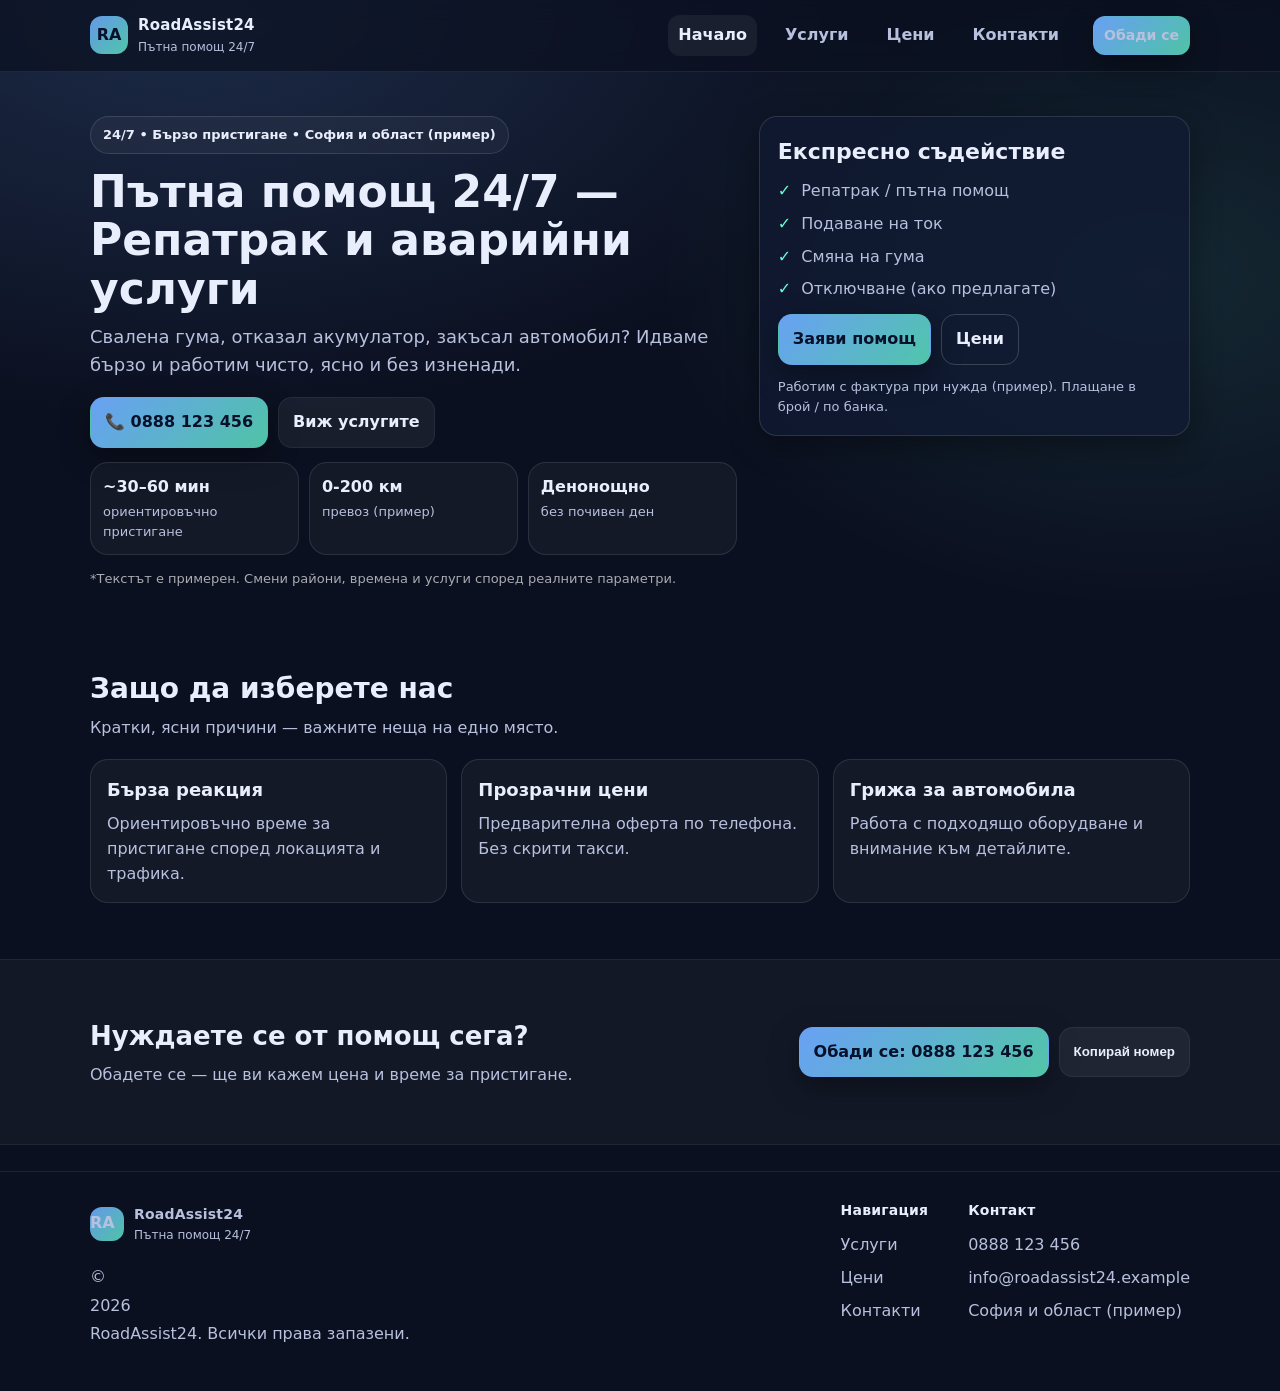
==== index.html @ 27ed8473 "init" ====
<!doctype html>
<html lang="bg">
  <head>
    <meta charset="utf-8" />
    <meta name="viewport" content="width=device-width, initial-scale=1" />
    <title>RoadAssist24 | Пътна помощ 24/7</title>
    <meta
      name="description"
      content="Пътна помощ 24/7. Репатрак, аварийни услуги, смяна на гума, подаване на ток. Бързо пристигане в града и извън него."
    />
    <link rel="stylesheet" href="assets/css/styles.css" />
  </head>
  <body>
    <header class="site-header" data-header>
      <div class="container header-inner">
        <a class="brand" href="index.html" aria-label="Начало">
          <span class="brand-mark">RA</span>
          <span class="brand-text">
            <strong>RoadAssist24</strong>
            <small>Пътна помощ 24/7</small>
          </span>
        </a>

        <button
          class="nav-toggle"
          data-nav-toggle
          aria-label="Отвори меню"
          aria-expanded="false"
        >
          <span></span><span></span><span></span>
        </button>

        <nav class="nav" data-nav>
          <a href="index.html" data-navlink>Начало</a>
          <a href="services.html" data-navlink>Услуги</a>
          <a href="prices.html" data-navlink>Цени</a>
          <a href="contact.html" data-navlink>Контакти</a>
          <a class="btn btn-primary btn-sm nav-cta" href="tel:+359888123456"
            >Обади се</a
          >
        </nav>
      </div>
    </header>

    <main>
      <section class="hero">
        <div class="container hero-grid">
          <div class="hero-copy">
            <div class="badge">
              24/7 • Бързо пристигане • София и област (пример)
            </div>
            <h1>Пътна помощ 24/7 — Репатрак и аварийни услуги</h1>
            <p class="lead">
              Свалена гума, отказал акумулатор, закъсал автомобил? Идваме бързо
              и работим чисто, ясно и без изненади.
            </p>

            <div class="hero-actions">
              <a class="btn btn-primary" href="tel:+359888123456"
                >📞 0888 123 456</a
              >
              <a class="btn btn-ghost" href="services.html">Виж услугите</a>
            </div>

            <div class="hero-meta">
              <div class="meta-item">
                <strong>~30–60 мин</strong>
                <span>ориентировъчно пристигане</span>
              </div>
              <div class="meta-item">
                <strong>0-200 км</strong>
                <span>превоз (пример)</span>
              </div>
              <div class="meta-item">
                <strong>Денонощно</strong>
                <span>без почивен ден</span>
              </div>
            </div>

            <div class="note">
              *Текстът е примерен. Смени райони, времена и услуги според
              реалните параметри.
            </div>
          </div>

          <div class="hero-card">
            <div class="card">
              <h2>Експресно съдействие</h2>
              <ul class="checklist">
                <li>Репатрак / пътна помощ</li>
                <li>Подаване на ток</li>
                <li>Смяна на гума</li>
                <li>Отключване (ако предлагате)</li>
              </ul>
              <div class="card-actions">
                <a class="btn btn-primary" href="contact.html">Заяви помощ</a>
                <a class="btn btn-outline" href="prices.html">Цени</a>
              </div>
              <div class="mini">
                Работим с фактура при нужда (пример). Плащане в брой / по банка.
              </div>
            </div>
          </div>
        </div>
      </section>

      <section class="section">
        <div class="container">
          <div class="section-head">
            <h2>Защо да изберете нас</h2>
            <p>Кратки, ясни причини — важните неща на едно място.</p>
          </div>

          <div class="grid-3">
            <article class="feature">
              <h3>Бърза реакция</h3>
              <p>
                Ориентировъчно време за пристигане според локацията и трафика.
              </p>
            </article>
            <article class="feature">
              <h3>Прозрачни цени</h3>
              <p>Предварителна оферта по телефона. Без скрити такси.</p>
            </article>
            <article class="feature">
              <h3>Грижа за автомобила</h3>
              <p>Работа с подходящо оборудване и внимание към детайлите.</p>
            </article>
          </div>
        </div>
      </section>

      <section class="section section-soft">
        <div class="container cta">
          <div>
            <h2>Нуждаете се от помощ сега?</h2>
            <p>Обадете се — ще ви кажем цена и време за пристигане.</p>
          </div>
          <div class="cta-actions">
            <a class="btn btn-primary" href="tel:+359888123456"
              >Обади се: 0888 123 456</a
            >
            <button
              class="btn btn-ghost"
              data-copy-phone
              data-phone="+359888123456"
            >
              Копирай номер
            </button>
          </div>
        </div>
      </section>
    </main>

    <footer class="footer">
      <div class="container footer-grid">
        <div>
          <div class="brand small">
            <span class="brand-mark">RA</span>
            <span class="brand-text">
              <strong>RoadAssist24</strong>
              <small>Пътна помощ 24/7</small>
            </span>
          </div>
          <p class="muted">
            © <span data-year></span> RoadAssist24. Всички права запазени.
          </p>
        </div>

        <div class="footer-cols">
          <div>
            <h4>Навигация</h4>
            <a href="services.html">Услуги</a>
            <a href="prices.html">Цени</a>
            <a href="contact.html">Контакти</a>
          </div>
          <div>
            <h4>Контакт</h4>
            <a href="tel:+359888123456">0888 123 456</a>
            <a href="mailto:info@roadassist24.example"
              >info@roadassist24.example</a
            >
            <span class="muted">София и област (пример)</span>
          </div>
        </div>
      </div>
    </footer>

    <script src="assets/js/main.js" defer></script>
  </body>
</html>
---- assets/css/styles.css ----
:root {
  --bg: #0b1020;
  --card: #111a33;
  --soft: #0f1630;
  --text: #e9eefc;
  --muted: #b7c0dd;
  --line: rgba(255, 255, 255, 0.12);
  --accent: #6ea8ff;
  --accent2: #66ffd2;

  --radius: 18px;
  --shadow: 0 10px 30px rgba(0, 0, 0, 0.35);
}

* {
  box-sizing: border-box;
}
html,
body {
  margin: 0;
  padding: 0;
}
body {
  font-family:
    ui-sans-serif,
    system-ui,
    -apple-system,
    Segoe UI,
    Roboto,
    Arial,
    "Noto Sans",
    "Helvetica Neue",
    sans-serif;
  background:
    radial-gradient(
      1200px 700px at 15% 0%,
      rgba(110, 168, 255, 0.18),
      transparent 60%
    ),
    radial-gradient(
      900px 600px at 90% 20%,
      rgba(102, 255, 210, 0.1),
      transparent 55%
    ),
    var(--bg);
  color: var(--text);
  line-height: 1.55;
}

a {
  color: inherit;
  text-decoration: none;
}
a:hover {
  text-decoration: underline;
}

.container {
  width: min(1100px, 92vw);
  margin: 0 auto;
}

/* Header */
.site-header {
  position: sticky;
  top: 0;
  z-index: 50;
  backdrop-filter: blur(10px);
  background: rgba(11, 16, 32, 0.7);
  border-bottom: 1px solid rgba(255, 255, 255, 0.08);
}
.site-header.is-scrolled {
  box-shadow: 0 8px 20px rgba(0, 0, 0, 0.35);
}

.header-inner {
  display: flex;
  align-items: center;
  justify-content: space-between;
  padding: 14px 0;
}

.brand {
  display: flex;
  gap: 10px;
  align-items: center;
}
.brand-mark {
  width: 38px;
  height: 38px;
  border-radius: 12px;
  background: linear-gradient(
    135deg,
    rgba(110, 168, 255, 0.9),
    rgba(102, 255, 210, 0.75)
  );
  display: grid;
  place-items: center;
  color: #08102a;
  font-weight: 900;
}
.brand-text strong {
  display: block;
  font-size: 15px;
  letter-spacing: 0.2px;
}
.brand-text small {
  display: block;
  font-size: 12px;
  color: var(--muted);
  margin-top: 1px;
}
.brand.small .brand-mark {
  width: 34px;
  height: 34px;
  border-radius: 12px;
}
.brand.small .brand-text strong {
  font-size: 14px;
}

.nav {
  display: flex;
  align-items: center;
  gap: 18px;
}
.nav a {
  font-weight: 600;
  color: var(--muted);
  padding: 8px 10px;
  border-radius: 12px;
}
.nav a.active {
  color: var(--text);
  background: rgba(255, 255, 255, 0.06);
}
.nav .nav-cta {
  margin-left: 6px;
}

.nav-toggle {
  display: none;
  background: transparent;
  border: 1px solid rgba(255, 255, 255, 0.18);
  border-radius: 12px;
  padding: 10px;
  cursor: pointer;
}
.nav-toggle span {
  display: block;
  width: 20px;
  height: 2px;
  background: rgba(255, 255, 255, 0.85);
  margin: 4px 0;
  border-radius: 2px;
}

/* Buttons */
.btn {
  display: inline-flex;
  align-items: center;
  justify-content: center;
  gap: 8px;
  padding: 12px 14px;
  border-radius: 14px;
  border: 1px solid transparent;
  font-weight: 800;
  cursor: pointer;
  text-decoration: none !important;
  user-select: none;
}
.btn-sm {
  padding: 9px 10px;
  border-radius: 12px;
  font-size: 14px;
}
.btn-primary {
  background: linear-gradient(
    135deg,
    rgba(110, 168, 255, 0.95),
    rgba(102, 255, 210, 0.75)
  );
  color: #08102a;
  box-shadow: var(--shadow);
}
.btn-outline {
  background: transparent;
  border-color: rgba(255, 255, 255, 0.18);
  color: var(--text);
}
.btn-ghost {
  background: rgba(255, 255, 255, 0.06);
  border-color: rgba(255, 255, 255, 0.06);
  color: var(--text);
}
.btn:hover {
  transform: translateY(-1px);
}
.btn:active {
  transform: translateY(0px);
}

/* Sections */
.section {
  padding: 56px 0;
}
.section-soft {
  background: rgba(255, 255, 255, 0.03);
  border-top: 1px solid rgba(255, 255, 255, 0.06);
  border-bottom: 1px solid rgba(255, 255, 255, 0.06);
}
.section-head {
  margin-bottom: 18px;
}
.section-head h2 {
  margin: 0 0 6px;
  font-size: 28px;
}
.section-head p {
  margin: 0;
  color: var(--muted);
}

.hero {
  padding: 44px 0 22px;
}
.hero-grid {
  display: grid;
  grid-template-columns: 1.35fr 0.9fr;
  gap: 22px;
  align-items: start;
}
.hero-copy h1 {
  margin: 14px 0 10px;
  font-size: 44px;
  line-height: 1.1;
}
.lead {
  color: var(--muted);
  font-size: 18px;
  margin: 0;
}
.badge {
  display: inline-block;
  padding: 8px 12px;
  border-radius: 999px;
  border: 1px solid rgba(255, 255, 255, 0.12);
  background: rgba(255, 255, 255, 0.04);
  color: var(--text);
  font-weight: 700;
  font-size: 13px;
}
.hero-actions {
  display: flex;
  gap: 10px;
  margin: 18px 0 14px;
  flex-wrap: wrap;
}

.hero-meta {
  display: grid;
  grid-template-columns: repeat(3, minmax(0, 1fr));
  gap: 10px;
  margin-top: 14px;
}
.meta-item {
  border: 1px solid rgba(255, 255, 255, 0.1);
  background: rgba(255, 255, 255, 0.04);
  border-radius: var(--radius);
  padding: 12px;
}
.meta-item strong {
  display: block;
  font-size: 16px;
}
.meta-item span {
  display: block;
  color: var(--muted);
  font-size: 13px;
  margin-top: 2px;
}

.note {
  margin-top: 14px;
  color: rgba(255, 255, 255, 0.65);
  font-size: 13px;
}

.card {
  border: 1px solid rgba(255, 255, 255, 0.12);
  background: rgba(17, 26, 51, 0.75);
  border-radius: var(--radius);
  padding: 18px;
  box-shadow: var(--shadow);
}
.card h2 {
  margin: 0 0 10px;
  font-size: 22px;
}
.card-actions {
  display: flex;
  gap: 10px;
  margin-top: 12px;
  flex-wrap: wrap;
}
.card .mini {
  margin-top: 12px;
  color: var(--muted);
  font-size: 13px;
}

.checklist,
.bullets {
  list-style: none;
  padding: 0;
  margin: 0;
  display: grid;
  gap: 8px;
}
.checklist li::before {
  content: "✓";
  margin-right: 10px;
  color: var(--accent2);
  font-weight: 900;
}
.checklist li {
  display: flex;
  align-items: flex-start;
  color: var(--muted);
}

.bullets li {
  color: var(--muted);
  padding-left: 14px;
  position: relative;
}
.bullets li::before {
  content: "•";
  position: absolute;
  left: 0;
  color: rgba(110, 168, 255, 0.9);
}

.grid-3 {
  display: grid;
  grid-template-columns: repeat(3, minmax(0, 1fr));
  gap: 14px;
}
.grid-2 {
  display: grid;
  grid-template-columns: repeat(2, minmax(0, 1fr));
  gap: 14px;
}
.feature {
  border: 1px solid rgba(255, 255, 255, 0.1);
  background: rgba(255, 255, 255, 0.04);
  border-radius: var(--radius);
  padding: 16px;
}
.feature h3 {
  margin: 0 0 8px;
  font-size: 18px;
}
.feature p {
  margin: 0;
  color: var(--muted);
}

.cta {
  display: flex;
  align-items: center;
  justify-content: space-between;
  gap: 14px;
}
.cta h2 {
  margin: 0 0 6px;
  font-size: 26px;
}
.cta p {
  margin: 0;
  color: var(--muted);
}
.cta-actions {
  display: flex;
  gap: 10px;
  flex-wrap: wrap;
}

/* Page hero */
.page-hero {
  padding: 32px 0 10px;
}
.page-hero h1 {
  margin: 0 0 8px;
  font-size: 36px;
}

/* Prices */
.price-grid {
  display: grid;
  grid-template-columns: repeat(2, minmax(0, 1fr));
  gap: 14px;
}
.price {
  font-size: 22px;
  margin: 0 0 10px;
  font-weight: 900;
}
.price-card h2 {
  margin-bottom: 8px;
}

.disclaimer-actions {
  display: flex;
  gap: 10px;
  flex-wrap: wrap;
  margin-top: 12px;
}

/* Contact */
.contact-grid {
  align-items: start;
}
.contact-items {
  display: grid;
  gap: 12px;
  margin-top: 10px;
}
.contact-item .label {
  display: block;
  color: var(--muted);
  font-size: 12px;
  margin-bottom: 6px;
}
.contact-item .row {
  display: flex;
  gap: 10px;
  align-items: center;
  justify-content: space-between;
}
.strong {
  font-weight: 900;
}

.map-embed .map-placeholder {
  border: 1px dashed rgba(255, 255, 255, 0.2);
  border-radius: var(--radius);
  padding: 14px;
  background: rgba(255, 255, 255, 0.03);
}
.card-inner {
  margin-top: 14px;
}

.form {
  display: grid;
  gap: 12px;
  margin-top: 10px;
}
.form label {
  display: grid;
  gap: 6px;
  color: var(--muted);
  font-weight: 700;
  font-size: 13px;
}
input,
textarea {
  width: 100%;
  background: rgba(255, 255, 255, 0.05);
  border: 1px solid rgba(255, 255, 255, 0.14);
  color: var(--text);
  border-radius: 14px;
  padding: 12px 12px;
  outline: none;
  font-size: 15px;
}
input:focus,
textarea:focus {
  border-color: rgba(110, 168, 255, 0.7);
  box-shadow: 0 0 0 4px rgba(110, 168, 255, 0.12);
}
.form-actions {
  display: flex;
  gap: 10px;
  flex-wrap: wrap;
}
.form-note {
  margin: 0;
  min-height: 22px;
  color: var(--muted);
}

/* Footer */
.footer {
  padding: 28px 0;
  border-top: 1px solid rgba(255, 255, 255, 0.08);
  margin-top: 26px;
}
.footer-grid {
  display: flex;
  align-items: flex-start;
  justify-content: space-between;
  gap: 14px;
  flex-wrap: wrap;
}
.footer-cols {
  display: flex;
  gap: 40px;
}
.footer h4 {
  margin: 0 0 8px;
  font-size: 14px;
  letter-spacing: 0.2px;
}
.footer a,
.footer span {
  display: block;
  color: var(--muted);
  padding: 4px 0;
}
.muted {
  color: var(--muted);
}

.info-strip {
  margin-top: 16px;
  border: 1px solid rgba(255, 255, 255, 0.1);
  background: rgba(255, 255, 255, 0.04);
  border-radius: var(--radius);
  padding: 14px;
  display: flex;
  align-items: center;
  justify-content: space-between;
  gap: 12px;
  flex-wrap: wrap;
}
.info-strip.small {
  margin-top: 12px;
  padding: 12px;
}

.pill {
  display: inline-block;
  margin-top: 10px;
  padding: 6px 10px;
  border-radius: 999px;
  background: rgba(102, 255, 210, 0.1);
  border: 1px solid rgba(102, 255, 210, 0.22);
  color: rgba(231, 255, 249, 0.95);
  font-weight: 800;
  font-size: 12px;
}

/* Responsive */
@media (max-width: 920px) {
  .hero-grid {
    grid-template-columns: 1fr;
  }
  .hero-copy h1 {
    font-size: 38px;
  }
  .hero-meta {
    grid-template-columns: 1fr;
  }
  .grid-3 {
    grid-template-columns: 1fr;
  }
  .grid-2 {
    grid-template-columns: 1fr;
  }
  .price-grid {
    grid-template-columns: 1fr;
  }
  .cta {
    flex-direction: column;
    align-items: flex-start;
  }
}

@media (max-width: 780px) {
  .nav-toggle {
    display: inline-block;
  }
  .nav {
    position: absolute;
    right: 4vw;
    top: 64px;
    width: min(360px, 92vw);
    display: none;
    flex-direction: column;
    align-items: stretch;
    gap: 8px;
    padding: 12px;
    border-radius: var(--radius);
    border: 1px solid rgba(255, 255, 255, 0.14);
    background: rgba(11, 16, 32, 0.92);
    box-shadow: var(--shadow);
  }
  .nav.open {
    display: flex;
  }
  .nav a {
    padding: 10px 12px;
  }
  .nav .nav-cta {
    margin-left: 0;
  }
}
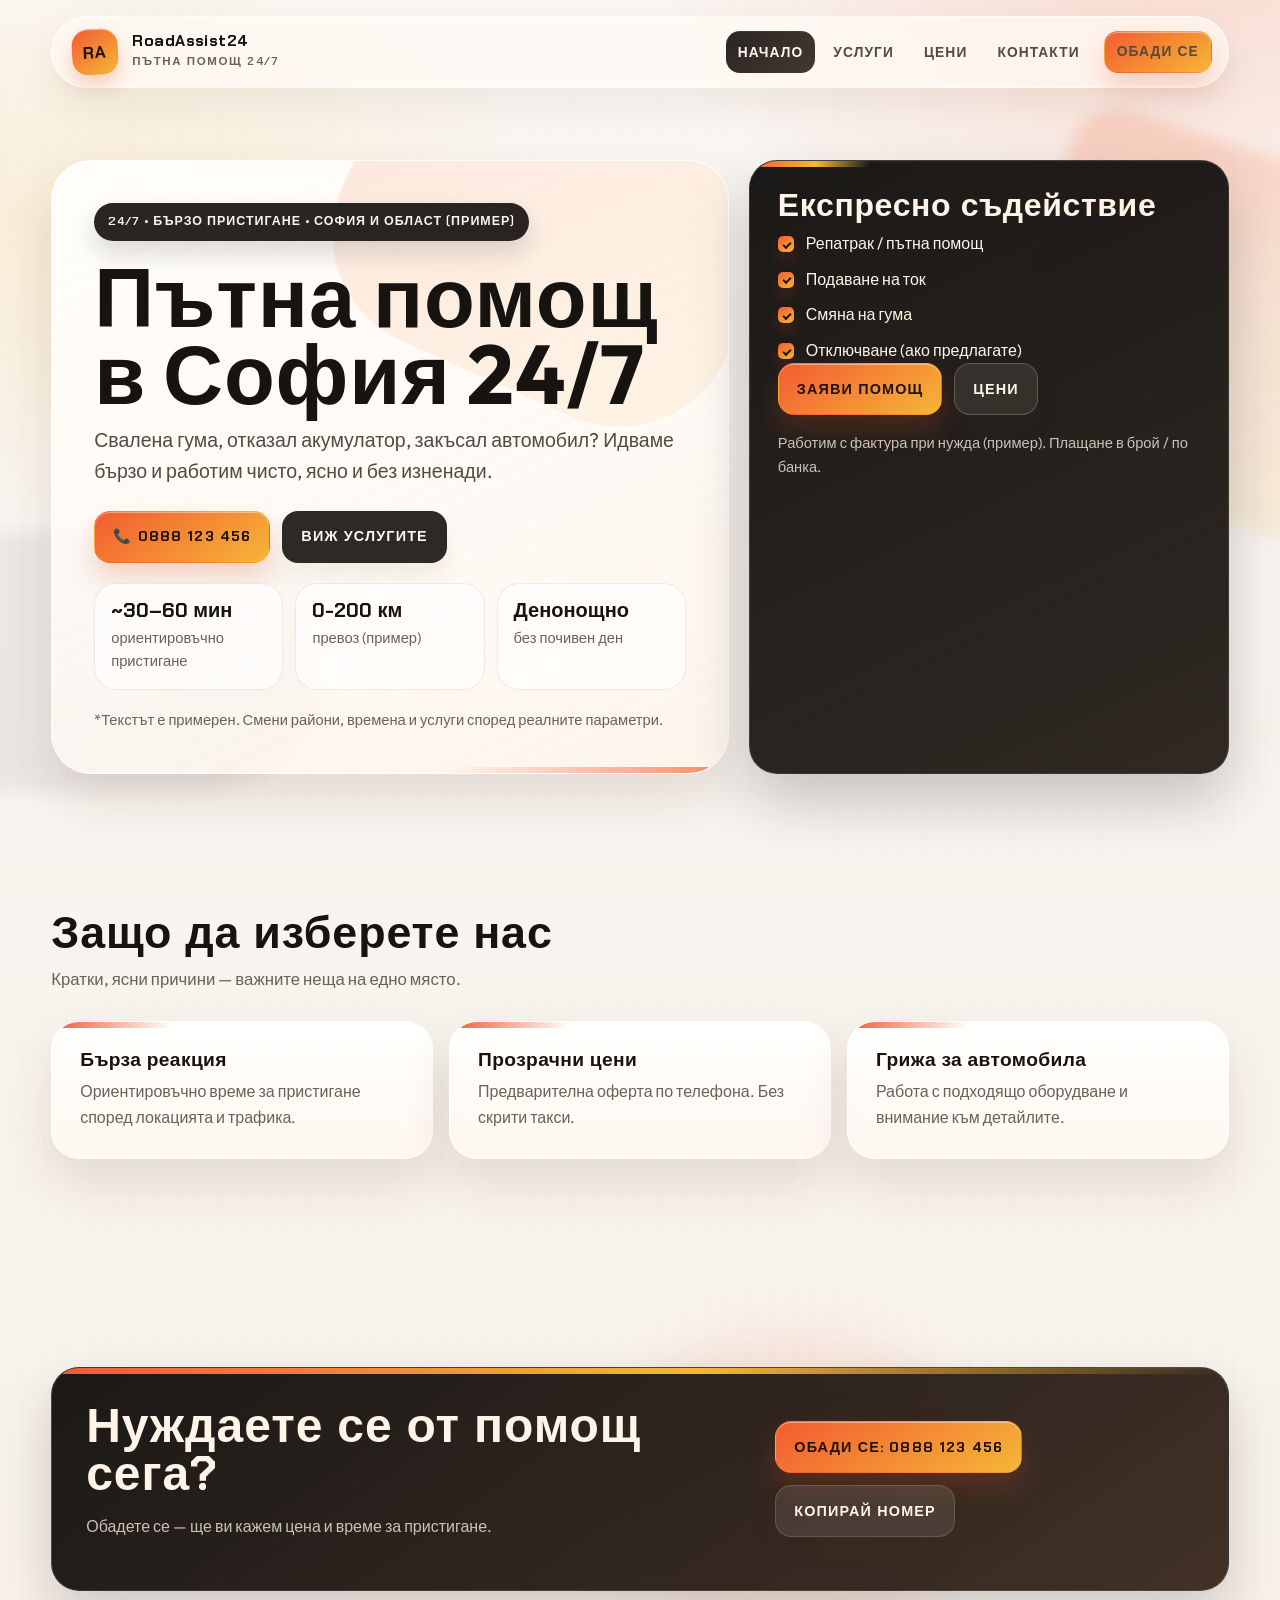
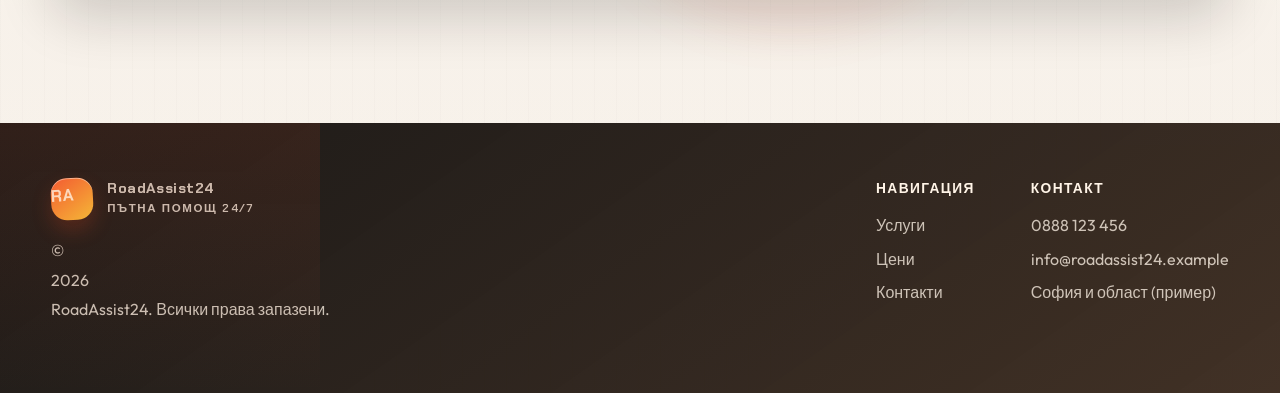
==== commit 79744efd: "seo" ====
--- a/index.html
+++ b/index.html
@@ -3,12 +3,43 @@
   <head>
     <meta charset="utf-8" />
     <meta name="viewport" content="width=device-width, initial-scale=1" />
-    <title>RoadAssist24 | Пътна помощ 24/7</title>
+    <title>Пътна помощ София 24/7 | RoadAssist24</title>
     <meta
       name="description"
-      content="Пътна помощ 24/7. Репатрак, аварийни услуги, смяна на гума, подаване на ток. Бързо пристигане в града и извън него."
+      content="Пътна помощ в София 24/7 с бърза реакция. Репатрак, подаване на ток, смяна на гума и аварийно съдействие в София и района."
+    />
+    <link
+      rel="canonical"
+      href="https://aleksandarmilev.github.io/road-assist/index.html"
+    />
+    <meta property="og:title" content="Пътна помощ София 24/7 | RoadAssist24" />
+    <meta
+      property="og:description"
+      content="Пътна помощ в София 24/7 с бърза реакция. Репатрак, подаване на ток, смяна на гума и аварийно съдействие в София и района."
+    />
+    <meta
+      property="og:url"
+      content="https://aleksandarmilev.github.io/road-assist/index.html"
+    />
+    <meta property="og:type" content="website" />
+    <meta name="twitter:card" content="summary" />
+    <meta name="twitter:title" content="Пътна помощ София 24/7 | RoadAssist24" />
+    <meta
+      name="twitter:description"
+      content="Пътна помощ в София 24/7 с бърза реакция. Репатрак, подаване на ток, смяна на гума и аварийно съдействие в София и района."
     />
     <link rel="stylesheet" href="assets/css/styles.css" />
+    <script type="application/ld+json">
+      {
+        "@context": "https://schema.org",
+        "@type": "LocalBusiness",
+        "name": "RoadAssist24",
+        "telephone": "+359888123456",
+        "areaServed": ["Sofia", "Sofia Province"],
+        "openingHours": "Mo-Su 00:00-23:59",
+        "url": "https://aleksandarmilev.github.io/road-assist/index.html"
+      }
+    </script>
   </head>
   <body>
     <header class="site-header" data-header>
@@ -49,7 +80,7 @@
             <div class="badge">
               24/7 • Бързо пристигане • София и област (пример)
             </div>
-            <h1>Пътна помощ 24/7 — Репатрак и аварийни услуги</h1>
+            <h1>Пътна помощ в София 24/7</h1>
             <p class="lead">
               Свалена гума, отказал акумулатор, закъсал автомобил? Идваме бързо
               и работим чисто, ясно и без изненади.
--- a/assets/css/styles.css
+++ b/assets/css/styles.css
@@ -1,312 +1,670 @@
+@import url("https://fonts.googleapis.com/css2?family=Chakra+Petch:wght@500;600;700&family=Outfit:wght@400;500;600;700;800&display=swap");
+
 :root {
-  --bg: #0b1020;
-  --card: #111a33;
-  --soft: #0f1630;
-  --text: #e9eefc;
-  --muted: #b7c0dd;
-  --line: rgba(255, 255, 255, 0.12);
-  --accent: #6ea8ff;
-  --accent2: #66ffd2;
-
-  --radius: 18px;
-  --shadow: 0 10px 30px rgba(0, 0, 0, 0.35);
+  --bg: #f4eee5;
+  --bg-soft: #ece1d1;
+  --paper: rgba(255, 255, 255, 0.82);
+  --paper-strong: rgba(255, 255, 255, 0.94);
+  --ink: #171310;
+  --ink-soft: #2d251f;
+  --muted: #6d6055;
+  --muted-strong: #56493f;
+  --line: rgba(23, 19, 16, 0.1);
+  --line-strong: rgba(23, 19, 16, 0.16);
+  --panel-dark: #161412;
+  --panel-dark-soft: #27201a;
+  --panel-dark-line: rgba(255, 244, 231, 0.12);
+  --panel-dark-text: #fff4e7;
+  --panel-dark-muted: rgba(255, 244, 231, 0.76);
+  --accent: #f35b31;
+  --accent-strong: #d9431d;
+  --accent-warm: #f5b737;
+  --accent-pale: #fff0d8;
+  --success: #0f8b66;
+  --radius: 28px;
+  --radius-sm: 18px;
+  --shadow-soft: 0 16px 40px rgba(74, 45, 23, 0.08);
+  --shadow-card: 0 24px 52px rgba(74, 45, 23, 0.12);
+  --shadow-lift: 0 30px 70px rgba(74, 45, 23, 0.18);
+  --content: min(1180px, 92vw);
 }
 
 * {
   box-sizing: border-box;
 }
-html,
+
+html {
+  margin: 0;
+  padding: 0;
+  scroll-behavior: smooth;
+}
+
 body {
   margin: 0;
-  padding: 0;
-}
-body {
-  font-family:
-    ui-sans-serif,
-    system-ui,
-    -apple-system,
-    Segoe UI,
-    Roboto,
-    Arial,
-    "Noto Sans",
-    "Helvetica Neue",
-    sans-serif;
+  min-height: 100vh;
+  position: relative;
+  isolation: isolate;
+  font-family: "Outfit", "Segoe UI", sans-serif;
+  line-height: 1.6;
+  color: var(--ink);
   background:
     radial-gradient(
-      1200px 700px at 15% 0%,
-      rgba(110, 168, 255, 0.18),
+      900px 540px at 92% -2%,
+      rgba(243, 91, 49, 0.18),
       transparent 60%
     ),
     radial-gradient(
-      900px 600px at 90% 20%,
-      rgba(102, 255, 210, 0.1),
-      transparent 55%
+      760px 460px at 8% 12%,
+      rgba(245, 183, 55, 0.16),
+      transparent 62%
     ),
-    var(--bg);
-  color: var(--text);
-  line-height: 1.55;
+    linear-gradient(
+      180deg,
+      rgba(255, 255, 255, 0.55),
+      rgba(255, 255, 255, 0)
+    ),
+    repeating-linear-gradient(
+      90deg,
+      rgba(23, 19, 16, 0.015) 0,
+      rgba(23, 19, 16, 0.015) 1px,
+      transparent 1px,
+      transparent 22px
+    ),
+    linear-gradient(180deg, var(--bg) 0%, #f7f1e9 100%);
+}
+
+body::before,
+body::after {
+  content: "";
+  position: fixed;
+  pointer-events: none;
+  z-index: -1;
+  filter: blur(8px);
+}
+
+body::before {
+  width: min(32vw, 360px);
+  height: min(32vw, 360px);
+  right: -8vw;
+  top: 16vh;
+  border-radius: 48px;
+  transform: rotate(18deg);
+  background:
+    linear-gradient(
+      135deg,
+      rgba(243, 91, 49, 0.2),
+      rgba(245, 183, 55, 0.12)
+    );
+}
+
+body::after {
+  width: min(38vw, 480px);
+  height: min(24vw, 260px);
+  left: -12vw;
+  bottom: 12vh;
+  border-radius: 999px;
+  background: rgba(23, 19, 16, 0.06);
+}
+
+::selection {
+  background: rgba(243, 91, 49, 0.24);
+  color: var(--ink);
+}
+
+main,
+.site-header,
+.footer {
+  position: relative;
+  z-index: 1;
 }
 
 a {
   color: inherit;
   text-decoration: none;
-}
+  transition:
+    color 180ms ease,
+    opacity 180ms ease,
+    background-color 180ms ease,
+    border-color 180ms ease,
+    transform 180ms ease,
+    box-shadow 180ms ease;
+}
+
 a:hover {
-  text-decoration: underline;
+  text-decoration: none;
+}
+
+button,
+input,
+textarea {
+  font: inherit;
+}
+
+button {
+  cursor: pointer;
 }
 
 .container {
-  width: min(1100px, 92vw);
+  width: var(--content);
   margin: 0 auto;
 }
 
-/* Header */
 .site-header {
   position: sticky;
   top: 0;
-  z-index: 50;
-  backdrop-filter: blur(10px);
-  background: rgba(11, 16, 32, 0.7);
-  border-bottom: 1px solid rgba(255, 255, 255, 0.08);
-}
-.site-header.is-scrolled {
-  box-shadow: 0 8px 20px rgba(0, 0, 0, 0.35);
+  z-index: 60;
+  padding: 16px 0 0;
 }
 
 .header-inner {
   display: flex;
   align-items: center;
   justify-content: space-between;
-  padding: 14px 0;
+  gap: 18px;
+  padding: 12px 16px 12px 20px;
+  border-radius: 999px;
+  border: 1px solid rgba(255, 255, 255, 0.72);
+  background: rgba(255, 250, 244, 0.72);
+  backdrop-filter: blur(18px);
+  box-shadow: 0 16px 40px rgba(74, 45, 23, 0.08);
+  position: relative;
+}
+
+.site-header.is-scrolled .header-inner {
+  box-shadow: 0 22px 48px rgba(74, 45, 23, 0.14);
 }
 
 .brand {
-  display: flex;
-  gap: 10px;
+  display: inline-flex;
   align-items: center;
-}
+  gap: 14px;
+  min-width: 0;
+}
+
 .brand-mark {
-  width: 38px;
-  height: 38px;
-  border-radius: 12px;
-  background: linear-gradient(
-    135deg,
-    rgba(110, 168, 255, 0.9),
-    rgba(102, 255, 210, 0.75)
-  );
+  width: 46px;
+  height: 46px;
+  flex: 0 0 auto;
   display: grid;
   place-items: center;
-  color: #08102a;
-  font-weight: 900;
-}
+  border-radius: 16px;
+  background:
+    linear-gradient(145deg, var(--accent) 0%, var(--accent-warm) 100%);
+  color: #22120c;
+  font-family: "Chakra Petch", sans-serif;
+  font-size: 1.05rem;
+  font-weight: 700;
+  letter-spacing: 0.08em;
+  box-shadow:
+    inset 0 1px 0 rgba(255, 255, 255, 0.45),
+    0 10px 20px rgba(217, 67, 29, 0.24);
+  transform: rotate(-3deg);
+}
+
+.brand-text strong,
+.brand-text small,
+.nav a,
+.btn,
+.badge,
+.section-head h2,
+.card h2,
+.feature h3,
+.cta h2,
+.page-hero h1,
+.price,
+.footer h4,
+.contact-item .label,
+.form label {
+  font-family: "Chakra Petch", sans-serif;
+}
+
 .brand-text strong {
   display: block;
-  font-size: 15px;
-  letter-spacing: 0.2px;
-}
+  font-size: 0.98rem;
+  line-height: 1;
+  letter-spacing: 0.03em;
+}
+
 .brand-text small {
   display: block;
-  font-size: 12px;
+  margin-top: 4px;
+  font-size: 0.72rem;
+  font-weight: 600;
+  text-transform: uppercase;
+  letter-spacing: 0.14em;
   color: var(--muted);
-  margin-top: 1px;
-}
+}
+
 .brand.small .brand-mark {
-  width: 34px;
-  height: 34px;
-  border-radius: 12px;
-}
+  width: 42px;
+  height: 42px;
+}
+
 .brand.small .brand-text strong {
-  font-size: 14px;
+  font-size: 0.92rem;
 }
 
 .nav {
   display: flex;
   align-items: center;
-  gap: 18px;
-}
+  gap: 6px;
+}
+
 .nav a {
+  padding: 10px 12px;
+  border-radius: 14px;
+  font-size: 0.86rem;
   font-weight: 600;
-  color: var(--muted);
-  padding: 8px 10px;
-  border-radius: 12px;
-}
+  text-transform: uppercase;
+  letter-spacing: 0.08em;
+  color: var(--muted-strong);
+}
+
+.nav a:hover,
+.nav a:focus-visible {
+  background: rgba(23, 19, 16, 0.06);
+  color: var(--ink);
+}
+
 .nav a.active {
-  color: var(--text);
-  background: rgba(255, 255, 255, 0.06);
-}
+  color: #fff8f1;
+  background: linear-gradient(
+    135deg,
+    rgba(23, 19, 16, 0.92),
+    rgba(52, 39, 30, 0.92)
+  );
+  box-shadow: inset 0 1px 0 rgba(255, 255, 255, 0.06);
+}
+
 .nav .nav-cta {
   margin-left: 6px;
 }
 
 .nav-toggle {
   display: none;
-  background: transparent;
-  border: 1px solid rgba(255, 255, 255, 0.18);
-  border-radius: 12px;
-  padding: 10px;
-  cursor: pointer;
-}
+  width: 50px;
+  height: 50px;
+  padding: 0;
+  border: 0;
+  border-radius: 16px;
+  background:
+    linear-gradient(145deg, rgba(23, 19, 16, 0.94), rgba(52, 39, 30, 0.94));
+  box-shadow: 0 12px 24px rgba(23, 19, 16, 0.2);
+}
+
 .nav-toggle span {
   display: block;
   width: 20px;
   height: 2px;
-  background: rgba(255, 255, 255, 0.85);
-  margin: 4px 0;
-  border-radius: 2px;
-}
-
-/* Buttons */
+  margin: 4px auto;
+  border-radius: 99px;
+  background: rgba(255, 247, 238, 0.92);
+}
+
 .btn {
   display: inline-flex;
   align-items: center;
   justify-content: center;
-  gap: 8px;
-  padding: 12px 14px;
+  gap: 10px;
+  min-height: 52px;
+  padding: 13px 18px;
+  border: 1px solid transparent;
+  border-radius: 16px;
+  font-size: 0.9rem;
+  font-weight: 700;
+  text-transform: uppercase;
+  letter-spacing: 0.08em;
+  line-height: 1;
+  text-decoration: none !important;
+  position: relative;
+  box-shadow: 0 12px 24px rgba(74, 45, 23, 0.08);
+}
+
+.btn:hover,
+.btn:focus-visible {
+  transform: translateY(-2px);
+}
+
+.btn:active {
+  transform: translateY(0);
+}
+
+.btn-sm {
+  min-height: 42px;
+  padding: 10px 14px;
+  font-size: 0.79rem;
   border-radius: 14px;
-  border: 1px solid transparent;
-  font-weight: 800;
-  cursor: pointer;
-  text-decoration: none !important;
-  user-select: none;
-}
-.btn-sm {
-  padding: 9px 10px;
-  border-radius: 12px;
-  font-size: 14px;
-}
+}
+
 .btn-primary {
-  background: linear-gradient(
-    135deg,
-    rgba(110, 168, 255, 0.95),
-    rgba(102, 255, 210, 0.75)
-  );
-  color: #08102a;
-  box-shadow: var(--shadow);
-}
+  background:
+    linear-gradient(145deg, var(--accent) 0%, var(--accent-warm) 100%);
+  color: #21120b;
+  box-shadow:
+    inset 0 1px 0 rgba(255, 255, 255, 0.4),
+    0 14px 26px rgba(217, 67, 29, 0.22);
+}
+
 .btn-outline {
-  background: transparent;
-  border-color: rgba(255, 255, 255, 0.18);
-  color: var(--text);
-}
+  border-color: rgba(23, 19, 16, 0.14);
+  background: rgba(255, 255, 255, 0.58);
+  color: var(--ink);
+}
+
 .btn-ghost {
-  background: rgba(255, 255, 255, 0.06);
-  border-color: rgba(255, 255, 255, 0.06);
-  color: var(--text);
-}
-.btn:hover {
-  transform: translateY(-1px);
-}
-.btn:active {
-  transform: translateY(0px);
-}
-
-/* Sections */
+  border-color: rgba(23, 19, 16, 0.08);
+  background: rgba(23, 19, 16, 0.9);
+  color: #fff6ec;
+}
+
+.btn:focus-visible,
+.nav a:focus-visible,
+.nav-toggle:focus-visible,
+input:focus-visible,
+textarea:focus-visible {
+  outline: none;
+  box-shadow:
+    0 0 0 4px rgba(243, 91, 49, 0.14),
+    0 14px 26px rgba(217, 67, 29, 0.16);
+}
+
 .section {
-  padding: 56px 0;
-}
+  padding: clamp(64px, 9vw, 104px) 0;
+}
+
 .section-soft {
-  background: rgba(255, 255, 255, 0.03);
-  border-top: 1px solid rgba(255, 255, 255, 0.06);
-  border-bottom: 1px solid rgba(255, 255, 255, 0.06);
-}
+  position: relative;
+  overflow: hidden;
+}
+
+.section-soft::before {
+  content: "";
+  position: absolute;
+  inset: 14% auto 14% 50%;
+  width: min(34vw, 380px);
+  border-radius: 50%;
+  transform: translateX(-10%);
+  background: rgba(243, 91, 49, 0.08);
+  filter: blur(20px);
+  pointer-events: none;
+}
+
 .section-head {
-  margin-bottom: 18px;
-}
+  margin-bottom: 28px;
+}
+
 .section-head h2 {
-  margin: 0 0 6px;
-  font-size: 28px;
-}
+  margin: 0 0 10px;
+  font-size: clamp(2rem, 5vw, 2.8rem);
+  line-height: 0.98;
+  letter-spacing: 0.02em;
+}
+
 .section-head p {
   margin: 0;
+  max-width: 56ch;
   color: var(--muted);
+  font-size: 1.05rem;
 }
 
 .hero {
-  padding: 44px 0 22px;
-}
+  padding: clamp(36px, 7vw, 72px) 0 34px;
+}
+
 .hero-grid {
   display: grid;
-  grid-template-columns: 1.35fr 0.9fr;
-  gap: 22px;
-  align-items: start;
-}
+  grid-template-columns: minmax(0, 1.2fr) minmax(300px, 0.85fr);
+  gap: 20px;
+  align-items: stretch;
+}
+
+.hero-copy,
+.page-hero .container {
+  position: relative;
+  overflow: hidden;
+  border-radius: clamp(28px, 4vw, 40px);
+  border: 1px solid rgba(255, 255, 255, 0.75);
+  background:
+    linear-gradient(155deg, rgba(255, 255, 255, 0.88), rgba(255, 246, 235, 0.7));
+  box-shadow: var(--shadow-card);
+}
+
+.hero-copy {
+  padding: clamp(24px, 4vw, 42px);
+}
+
+.hero-copy::before,
+.page-hero .container::before {
+  content: "";
+  position: absolute;
+  inset: -30% -8% auto auto;
+  width: min(34vw, 420px);
+  height: min(34vw, 420px);
+  border-radius: 28%;
+  transform: rotate(24deg);
+  background:
+    linear-gradient(
+      135deg,
+      rgba(243, 91, 49, 0.16),
+      rgba(245, 183, 55, 0.08)
+    );
+}
+
+.hero-copy::after,
+.page-hero .container::after {
+  content: "";
+  position: absolute;
+  inset: auto 0 0 auto;
+  width: min(45%, 280px);
+  height: 6px;
+  background:
+    linear-gradient(90deg, rgba(243, 91, 49, 0), rgba(243, 91, 49, 0.7));
+}
+
+.hero-copy > *,
+.page-hero .container > * {
+  position: relative;
+  z-index: 1;
+}
+
 .hero-copy h1 {
-  margin: 14px 0 10px;
-  font-size: 44px;
-  line-height: 1.1;
-}
+  margin: 18px 0 12px;
+  max-width: 12ch;
+  font-size: clamp(3rem, 8vw, 5.2rem);
+  line-height: 0.92;
+  letter-spacing: 0.01em;
+}
+
 .lead {
-  color: var(--muted);
-  font-size: 18px;
   margin: 0;
-}
+  max-width: 58ch;
+  color: var(--muted-strong);
+  font-size: clamp(1.04rem, 2.2vw, 1.22rem);
+}
+
 .badge {
-  display: inline-block;
-  padding: 8px 12px;
+  display: inline-flex;
+  align-items: center;
+  gap: 8px;
+  padding: 9px 14px;
   border-radius: 999px;
-  border: 1px solid rgba(255, 255, 255, 0.12);
-  background: rgba(255, 255, 255, 0.04);
-  color: var(--text);
-  font-weight: 700;
-  font-size: 13px;
-}
+  background: rgba(23, 19, 16, 0.92);
+  color: #fff6ec;
+  font-size: 0.78rem;
+  font-weight: 600;
+  letter-spacing: 0.08em;
+  text-transform: uppercase;
+  box-shadow: 0 12px 24px rgba(23, 19, 16, 0.15);
+}
+
+.hero-actions,
+.card-actions,
+.cta-actions,
+.disclaimer-actions,
+.form-actions {
+  display: flex;
+  flex-wrap: wrap;
+  gap: 12px;
+}
+
 .hero-actions {
-  display: flex;
-  gap: 10px;
-  margin: 18px 0 14px;
-  flex-wrap: wrap;
+  margin: 24px 0 18px;
 }
 
 .hero-meta {
   display: grid;
   grid-template-columns: repeat(3, minmax(0, 1fr));
-  gap: 10px;
-  margin-top: 14px;
-}
+  gap: 12px;
+  margin-top: 20px;
+}
+
 .meta-item {
-  border: 1px solid rgba(255, 255, 255, 0.1);
-  background: rgba(255, 255, 255, 0.04);
-  border-radius: var(--radius);
-  padding: 12px;
-}
+  padding: 16px;
+  border-radius: 22px;
+  border: 1px solid rgba(23, 19, 16, 0.08);
+  background: rgba(255, 255, 255, 0.62);
+  box-shadow: inset 0 1px 0 rgba(255, 255, 255, 0.5);
+}
+
 .meta-item strong {
   display: block;
-  font-size: 16px;
-}
+  font-family: "Chakra Petch", sans-serif;
+  font-size: 1.25rem;
+  line-height: 1;
+}
+
 .meta-item span {
   display: block;
+  margin-top: 6px;
   color: var(--muted);
-  font-size: 13px;
-  margin-top: 2px;
+  font-size: 0.92rem;
 }
 
 .note {
-  margin-top: 14px;
-  color: rgba(255, 255, 255, 0.65);
-  font-size: 13px;
-}
-
-.card {
-  border: 1px solid rgba(255, 255, 255, 0.12);
-  background: rgba(17, 26, 51, 0.75);
+  margin-top: 18px;
+  color: var(--muted);
+  font-size: 0.92rem;
+}
+
+.card,
+.feature,
+.cta,
+.info-strip {
+  position: relative;
+  overflow: hidden;
   border-radius: var(--radius);
-  padding: 18px;
-  box-shadow: var(--shadow);
-}
+  border: 1px solid rgba(255, 255, 255, 0.72);
+  background:
+    linear-gradient(180deg, var(--paper-strong), rgba(255, 248, 240, 0.86));
+  box-shadow: var(--shadow-card);
+}
+
+.card,
+.feature,
+.info-strip {
+  padding: clamp(20px, 3vw, 28px);
+}
+
+.card::before,
+.feature::before,
+.info-strip::before {
+  content: "";
+  position: absolute;
+  inset: 0 auto auto 0;
+  width: 120px;
+  height: 6px;
+  background:
+    linear-gradient(90deg, var(--accent) 0%, rgba(243, 91, 49, 0) 100%);
+}
+
+.card > *,
+.feature > *,
+.info-strip > * {
+  position: relative;
+  z-index: 1;
+}
+
+.card h2,
+.feature h3,
+.cta h2 {
+  margin: 0 0 10px;
+  line-height: 1;
+  letter-spacing: 0.02em;
+}
+
 .card h2 {
-  margin: 0 0 10px;
-  font-size: 22px;
-}
-.card-actions {
-  display: flex;
-  gap: 10px;
-  margin-top: 12px;
-  flex-wrap: wrap;
-}
+  font-size: clamp(1.55rem, 3.5vw, 2rem);
+}
+
+.feature h3 {
+  font-size: 1.2rem;
+}
+
+.card p,
+.feature p {
+  margin: 0;
+  color: var(--muted-strong);
+}
+
 .card .mini {
-  margin-top: 12px;
+  margin-top: 16px;
   color: var(--muted);
-  font-size: 13px;
+  font-size: 0.92rem;
+}
+
+.hero-card .card {
+  height: 100%;
+  background:
+    linear-gradient(155deg, rgba(22, 20, 18, 0.98), rgba(39, 32, 26, 0.96));
+  border-color: var(--panel-dark-line);
+  box-shadow:
+    inset 0 1px 0 rgba(255, 255, 255, 0.04),
+    0 28px 60px rgba(23, 19, 16, 0.22);
+}
+
+.hero-card .card::before,
+.cta::before,
+.disclaimer::before {
+  content: "";
+  position: absolute;
+  inset: 0 0 auto 0;
+  height: 6px;
+  background:
+    linear-gradient(90deg, var(--accent) 0%, var(--accent-warm) 55%, rgba(0, 0, 0, 0) 100%);
+}
+
+.hero-card .card h2,
+.hero-card .card p,
+.hero-card .card .mini,
+.hero-card .card li,
+.cta h2,
+.cta p,
+.disclaimer h2,
+.disclaimer p {
+  color: var(--panel-dark-text);
+}
+
+.hero-card .card .mini,
+.cta p,
+.disclaimer .muted,
+.section-soft .muted {
+  color: var(--panel-dark-muted);
+}
+
+.hero-card .btn-outline,
+.cta .btn-outline,
+.disclaimer .btn-outline {
+  border-color: rgba(255, 244, 231, 0.22);
+  background: rgba(255, 244, 231, 0.08);
+  color: var(--panel-dark-text);
+}
+
+.hero-card .btn-ghost,
+.cta .btn-ghost,
+.disclaimer .btn-ghost {
+  border-color: rgba(255, 244, 231, 0.14);
+  background: rgba(255, 244, 231, 0.1);
+  color: var(--panel-dark-text);
 }
 
 .checklist,
@@ -315,295 +673,523 @@
   padding: 0;
   margin: 0;
   display: grid;
-  gap: 8px;
-}
+  gap: 10px;
+}
+
+.checklist li,
+.bullets li {
+  position: relative;
+  padding-left: 28px;
+}
+
 .checklist li::before {
-  content: "✓";
-  margin-right: 10px;
-  color: var(--accent2);
-  font-weight: 900;
-}
-.checklist li {
-  display: flex;
-  align-items: flex-start;
-  color: var(--muted);
-}
-
-.bullets li {
-  color: var(--muted);
-  padding-left: 14px;
-  position: relative;
-}
-.bullets li::before {
-  content: "•";
+  content: "";
   position: absolute;
   left: 0;
-  color: rgba(110, 168, 255, 0.9);
+  top: 0.33em;
+  width: 16px;
+  height: 16px;
+  border-radius: 5px;
+  background:
+    linear-gradient(145deg, var(--accent) 0%, var(--accent-warm) 100%);
+  box-shadow: 0 8px 14px rgba(217, 67, 29, 0.2);
+}
+
+.checklist li::after {
+  content: "";
+  position: absolute;
+  left: 5px;
+  top: 0.67em;
+  width: 6px;
+  height: 3px;
+  border-left: 2px solid #1d1009;
+  border-bottom: 2px solid #1d1009;
+  transform: rotate(-45deg);
+}
+
+.bullets li {
+  color: var(--muted-strong);
+}
+
+.bullets li::before {
+  content: "";
+  position: absolute;
+  left: 0;
+  top: 0.55em;
+  width: 9px;
+  height: 9px;
+  border-radius: 3px;
+  transform: rotate(45deg);
+  background: var(--accent);
 }
 
 .grid-3 {
   display: grid;
   grid-template-columns: repeat(3, minmax(0, 1fr));
-  gap: 14px;
-}
-.grid-2 {
+  gap: 16px;
+}
+
+.grid-2,
+.price-grid {
   display: grid;
   grid-template-columns: repeat(2, minmax(0, 1fr));
+  gap: 16px;
+}
+
+.feature {
+  min-height: 100%;
+}
+
+.feature:hover,
+.card:hover {
+  transform: translateY(-4px);
+  box-shadow: var(--shadow-lift);
+}
+
+.feature p {
+  color: var(--muted);
+}
+
+.service {
+  display: grid;
   gap: 14px;
-}
-.feature {
-  border: 1px solid rgba(255, 255, 255, 0.1);
-  background: rgba(255, 255, 255, 0.04);
-  border-radius: var(--radius);
-  padding: 16px;
-}
-.feature h3 {
-  margin: 0 0 8px;
-  font-size: 18px;
-}
-.feature p {
-  margin: 0;
-  color: var(--muted);
+  align-content: start;
 }
 
 .cta {
   display: flex;
   align-items: center;
   justify-content: space-between;
-  gap: 14px;
-}
+  gap: 20px;
+  padding: clamp(24px, 4vw, 34px);
+  background:
+    linear-gradient(145deg, rgba(22, 20, 18, 0.98), rgba(55, 38, 27, 0.95));
+  border-color: var(--panel-dark-line);
+  box-shadow:
+    inset 0 1px 0 rgba(255, 255, 255, 0.04),
+    0 26px 54px rgba(23, 19, 16, 0.18);
+}
+
 .cta h2 {
-  margin: 0 0 6px;
-  font-size: 26px;
-}
-.cta p {
-  margin: 0;
-  color: var(--muted);
-}
-.cta-actions {
-  display: flex;
-  gap: 10px;
-  flex-wrap: wrap;
-}
-
-/* Page hero */
+  font-size: clamp(2rem, 4vw, 3rem);
+}
+
 .page-hero {
-  padding: 32px 0 10px;
-}
+  padding: clamp(26px, 5vw, 44px) 0 0;
+}
+
+.page-hero .container {
+  padding: clamp(22px, 4vw, 34px);
+}
+
 .page-hero h1 {
-  margin: 0 0 8px;
-  font-size: 36px;
-}
-
-/* Prices */
-.price-grid {
-  display: grid;
-  grid-template-columns: repeat(2, minmax(0, 1fr));
-  gap: 14px;
-}
+  margin: 0 0 12px;
+  font-size: clamp(2.4rem, 6vw, 4rem);
+  line-height: 0.95;
+}
+
 .price {
-  font-size: 22px;
-  margin: 0 0 10px;
-  font-weight: 900;
-}
-.price-card h2 {
-  margin-bottom: 8px;
-}
-
-.disclaimer-actions {
-  display: flex;
-  gap: 10px;
-  flex-wrap: wrap;
-  margin-top: 12px;
-}
-
-/* Contact */
+  margin: 2px 0 12px;
+  font-size: clamp(1.55rem, 4vw, 2.3rem);
+  color: var(--accent-strong);
+}
+
+.price-card,
+.disclaimer {
+  height: 100%;
+}
+
+.disclaimer {
+  margin-top: 18px;
+  background:
+    linear-gradient(145deg, rgba(22, 20, 18, 0.98), rgba(55, 38, 27, 0.95));
+  border-color: var(--panel-dark-line);
+}
+
 .contact-grid {
   align-items: start;
-}
+  gap: 18px;
+}
+
 .contact-items {
   display: grid;
   gap: 12px;
-  margin-top: 10px;
-}
-.contact-item .label {
+  margin-top: 12px;
+}
+
+.contact-item {
+  padding: 14px 16px;
+  border-radius: 18px;
+  border: 1px solid rgba(23, 19, 16, 0.08);
+  background: rgba(255, 255, 255, 0.56);
+}
+
+.contact-item .label,
+.form label {
   display: block;
+  margin-bottom: 8px;
+  font-size: 0.78rem;
+  font-weight: 600;
+  text-transform: uppercase;
+  letter-spacing: 0.08em;
   color: var(--muted);
-  font-size: 12px;
-  margin-bottom: 6px;
-}
+}
+
 .contact-item .row {
   display: flex;
-  gap: 10px;
   align-items: center;
   justify-content: space-between;
-}
+  gap: 12px;
+}
+
 .strong {
-  font-weight: 900;
+  font-weight: 700;
 }
 
 .map-embed .map-placeholder {
-  border: 1px dashed rgba(255, 255, 255, 0.2);
-  border-radius: var(--radius);
-  padding: 14px;
-  background: rgba(255, 255, 255, 0.03);
-}
+  border: 1px dashed rgba(23, 19, 16, 0.16);
+  border-radius: 22px;
+  padding: 18px;
+  background:
+    linear-gradient(180deg, rgba(255, 255, 255, 0.46), rgba(255, 248, 240, 0.7));
+}
+
 .card-inner {
-  margin-top: 14px;
+  margin-top: 16px;
 }
 
 .form {
   display: grid;
-  gap: 12px;
-  margin-top: 10px;
-}
+  gap: 14px;
+  margin-top: 12px;
+}
+
 .form label {
-  display: grid;
-  gap: 6px;
-  color: var(--muted);
-  font-weight: 700;
-  font-size: 13px;
-}
+  margin-bottom: 0;
+}
+
 input,
 textarea {
   width: 100%;
-  background: rgba(255, 255, 255, 0.05);
-  border: 1px solid rgba(255, 255, 255, 0.14);
-  color: var(--text);
-  border-radius: 14px;
-  padding: 12px 12px;
-  outline: none;
-  font-size: 15px;
-}
+  padding: 14px 16px;
+  border: 1px solid rgba(23, 19, 16, 0.12);
+  border-radius: 16px;
+  background: rgba(255, 255, 255, 0.84);
+  color: var(--ink);
+  font-size: 1rem;
+  line-height: 1.5;
+  box-shadow: inset 0 1px 0 rgba(255, 255, 255, 0.55);
+  transition:
+    border-color 180ms ease,
+    box-shadow 180ms ease,
+    background-color 180ms ease;
+}
+
+input::placeholder,
+textarea::placeholder {
+  color: rgba(109, 96, 85, 0.8);
+}
+
 input:focus,
 textarea:focus {
-  border-color: rgba(110, 168, 255, 0.7);
-  box-shadow: 0 0 0 4px rgba(110, 168, 255, 0.12);
-}
-.form-actions {
-  display: flex;
-  gap: 10px;
-  flex-wrap: wrap;
-}
+  border-color: rgba(243, 91, 49, 0.45);
+  background: rgba(255, 255, 255, 0.94);
+}
+
+textarea {
+  resize: vertical;
+  min-height: 140px;
+}
+
 .form-note {
   margin: 0;
-  min-height: 22px;
+  min-height: 24px;
   color: var(--muted);
-}
-
-/* Footer */
+  font-size: 0.94rem;
+}
+
+.info-strip {
+  margin-top: 18px;
+  display: flex;
+  align-items: center;
+  justify-content: space-between;
+  gap: 14px;
+  flex-wrap: wrap;
+}
+
+.info-strip.small {
+  margin-top: 12px;
+  padding: 18px;
+}
+
+.pill {
+  display: inline-flex;
+  align-items: center;
+  margin-top: 2px;
+  padding: 7px 12px;
+  border-radius: 999px;
+  border: 1px solid rgba(243, 91, 49, 0.16);
+  background: rgba(243, 91, 49, 0.08);
+  color: var(--accent-strong);
+  font-family: "Chakra Petch", sans-serif;
+  font-size: 0.78rem;
+  font-weight: 600;
+  text-transform: uppercase;
+  letter-spacing: 0.08em;
+}
+
 .footer {
-  padding: 28px 0;
-  border-top: 1px solid rgba(255, 255, 255, 0.08);
-  margin-top: 26px;
-}
+  margin-top: 28px;
+  padding: clamp(32px, 5vw, 54px) 0;
+  background:
+    linear-gradient(145deg, rgba(22, 20, 18, 0.98), rgba(55, 38, 27, 0.95));
+  color: var(--panel-dark-text);
+  overflow: hidden;
+}
+
+.footer::before {
+  content: "";
+  position: absolute;
+  inset: 0 auto 0 0;
+  width: min(34vw, 320px);
+  background:
+    linear-gradient(
+      180deg,
+      rgba(243, 91, 49, 0.1),
+      rgba(243, 91, 49, 0)
+    );
+}
+
 .footer-grid {
   display: flex;
   align-items: flex-start;
   justify-content: space-between;
-  gap: 14px;
+  gap: 20px;
   flex-wrap: wrap;
 }
-.footer-cols {
-  display: flex;
-  gap: 40px;
-}
+
+.footer .brand-text small,
+.footer a,
+.footer span,
+.footer .muted {
+  color: var(--panel-dark-muted);
+}
+
 .footer h4 {
-  margin: 0 0 8px;
-  font-size: 14px;
-  letter-spacing: 0.2px;
-}
+  margin: 0 0 10px;
+  font-size: 0.86rem;
+  font-weight: 600;
+  text-transform: uppercase;
+  letter-spacing: 0.1em;
+}
+
 .footer a,
 .footer span {
   display: block;
-  color: var(--muted);
   padding: 4px 0;
 }
+
+.footer a:hover,
+.footer a:focus-visible {
+  color: var(--panel-dark-text);
+}
+
+.footer-cols {
+  display: flex;
+  gap: clamp(28px, 6vw, 56px);
+}
+
 .muted {
   color: var(--muted);
 }
 
-.info-strip {
-  margin-top: 16px;
-  border: 1px solid rgba(255, 255, 255, 0.1);
-  background: rgba(255, 255, 255, 0.04);
-  border-radius: var(--radius);
-  padding: 14px;
-  display: flex;
-  align-items: center;
-  justify-content: space-between;
-  gap: 12px;
-  flex-wrap: wrap;
-}
-.info-strip.small {
-  margin-top: 12px;
-  padding: 12px;
-}
-
-.pill {
-  display: inline-block;
-  margin-top: 10px;
-  padding: 6px 10px;
-  border-radius: 999px;
-  background: rgba(102, 255, 210, 0.1);
-  border: 1px solid rgba(102, 255, 210, 0.22);
-  color: rgba(231, 255, 249, 0.95);
-  font-weight: 800;
-  font-size: 12px;
-}
-
-/* Responsive */
-@media (max-width: 920px) {
-  .hero-grid {
-    grid-template-columns: 1fr;
-  }
+.hero-copy,
+.hero-card .card,
+.page-hero .container,
+.grid-3 > *,
+.grid-2 > *,
+.price-grid > *,
+.info-strip,
+.cta,
+.contact-grid > .card {
+  animation: rise-in 720ms cubic-bezier(0.2, 0.8, 0.2, 1) both;
+}
+
+.hero-card .card,
+.grid-3 > *:nth-child(2),
+.grid-2 > *:nth-child(2),
+.price-grid > *:nth-child(2),
+.contact-grid > .card:nth-child(2) {
+  animation-delay: 80ms;
+}
+
+.grid-3 > *:nth-child(3),
+.grid-2 > *:nth-child(3),
+.price-grid > *:nth-child(3) {
+  animation-delay: 140ms;
+}
+
+.grid-2 > *:nth-child(4),
+.price-grid > *:nth-child(4) {
+  animation-delay: 200ms;
+}
+
+@keyframes rise-in {
+  from {
+    opacity: 0;
+    transform: translateY(18px);
+  }
+
+  to {
+    opacity: 1;
+    transform: translateY(0);
+  }
+}
+
+@media (max-width: 1024px) {
   .hero-copy h1 {
-    font-size: 38px;
-  }
+    max-width: none;
+    font-size: clamp(2.7rem, 9vw, 4.6rem);
+  }
+
   .hero-meta {
     grid-template-columns: 1fr;
   }
+
   .grid-3 {
     grid-template-columns: 1fr;
   }
-  .grid-2 {
-    grid-template-columns: 1fr;
-  }
-  .price-grid {
-    grid-template-columns: 1fr;
-  }
-  .cta {
-    flex-direction: column;
-    align-items: flex-start;
-  }
-}
-
-@media (max-width: 780px) {
+}
+
+@media (max-width: 860px) {
+  .site-header {
+    padding-top: 12px;
+  }
+
+  .header-inner {
+    padding: 12px 12px 12px 16px;
+  }
+
   .nav-toggle {
-    display: inline-block;
-  }
+    display: inline-grid;
+    place-items: center;
+    flex: 0 0 auto;
+  }
+
   .nav {
     position: absolute;
-    right: 4vw;
-    top: 64px;
-    width: min(360px, 92vw);
+    top: calc(100% + 10px);
+    right: 0;
+    width: min(380px, 92vw);
     display: none;
     flex-direction: column;
     align-items: stretch;
     gap: 8px;
-    padding: 12px;
-    border-radius: var(--radius);
-    border: 1px solid rgba(255, 255, 255, 0.14);
-    background: rgba(11, 16, 32, 0.92);
-    box-shadow: var(--shadow);
-  }
+    padding: 14px;
+    border-radius: 26px;
+    border: 1px solid rgba(255, 255, 255, 0.8);
+    background: rgba(255, 250, 244, 0.95);
+    box-shadow: var(--shadow-lift);
+  }
+
   .nav.open {
     display: flex;
   }
+
   .nav a {
-    padding: 10px 12px;
-  }
+    padding: 12px 14px;
+  }
+
   .nav .nav-cta {
     margin-left: 0;
   }
-}
+
+  .hero-grid,
+  .grid-2,
+  .price-grid {
+    grid-template-columns: 1fr;
+  }
+
+  .cta {
+    flex-direction: column;
+    align-items: flex-start;
+  }
+}
+
+@media (max-width: 680px) {
+  .container {
+    width: min(calc(100% - 28px), var(--content));
+  }
+
+  .header-inner {
+    gap: 12px;
+    border-radius: 24px;
+  }
+
+  .brand {
+    gap: 10px;
+  }
+
+  .brand-text small {
+    letter-spacing: 0.08em;
+  }
+
+  .hero-copy,
+  .page-hero .container,
+  .card,
+  .feature,
+  .cta,
+  .info-strip {
+    border-radius: 24px;
+  }
+
+  .hero-copy h1 {
+    font-size: clamp(2.4rem, 13vw, 3.6rem);
+  }
+
+  .section-head h2,
+  .cta h2,
+  .page-hero h1 {
+    font-size: clamp(2rem, 10vw, 3.1rem);
+  }
+
+  .hero-actions,
+  .card-actions,
+  .cta-actions,
+  .disclaimer-actions,
+  .form-actions {
+    flex-direction: column;
+  }
+
+  .hero-actions .btn,
+  .card-actions .btn,
+  .cta-actions .btn,
+  .disclaimer-actions .btn,
+  .form-actions .btn {
+    width: 100%;
+  }
+
+  .contact-item .row,
+  .footer-grid,
+  .footer-cols {
+    flex-direction: column;
+    align-items: stretch;
+  }
+
+  .footer-cols {
+    gap: 20px;
+  }
+}
+
+@media (prefers-reduced-motion: reduce) {
+  html {
+    scroll-behavior: auto;
+  }
+
+  *,
+  *::before,
+  *::after {
+    animation: none !important;
+    transition: none !important;
+  }
+}
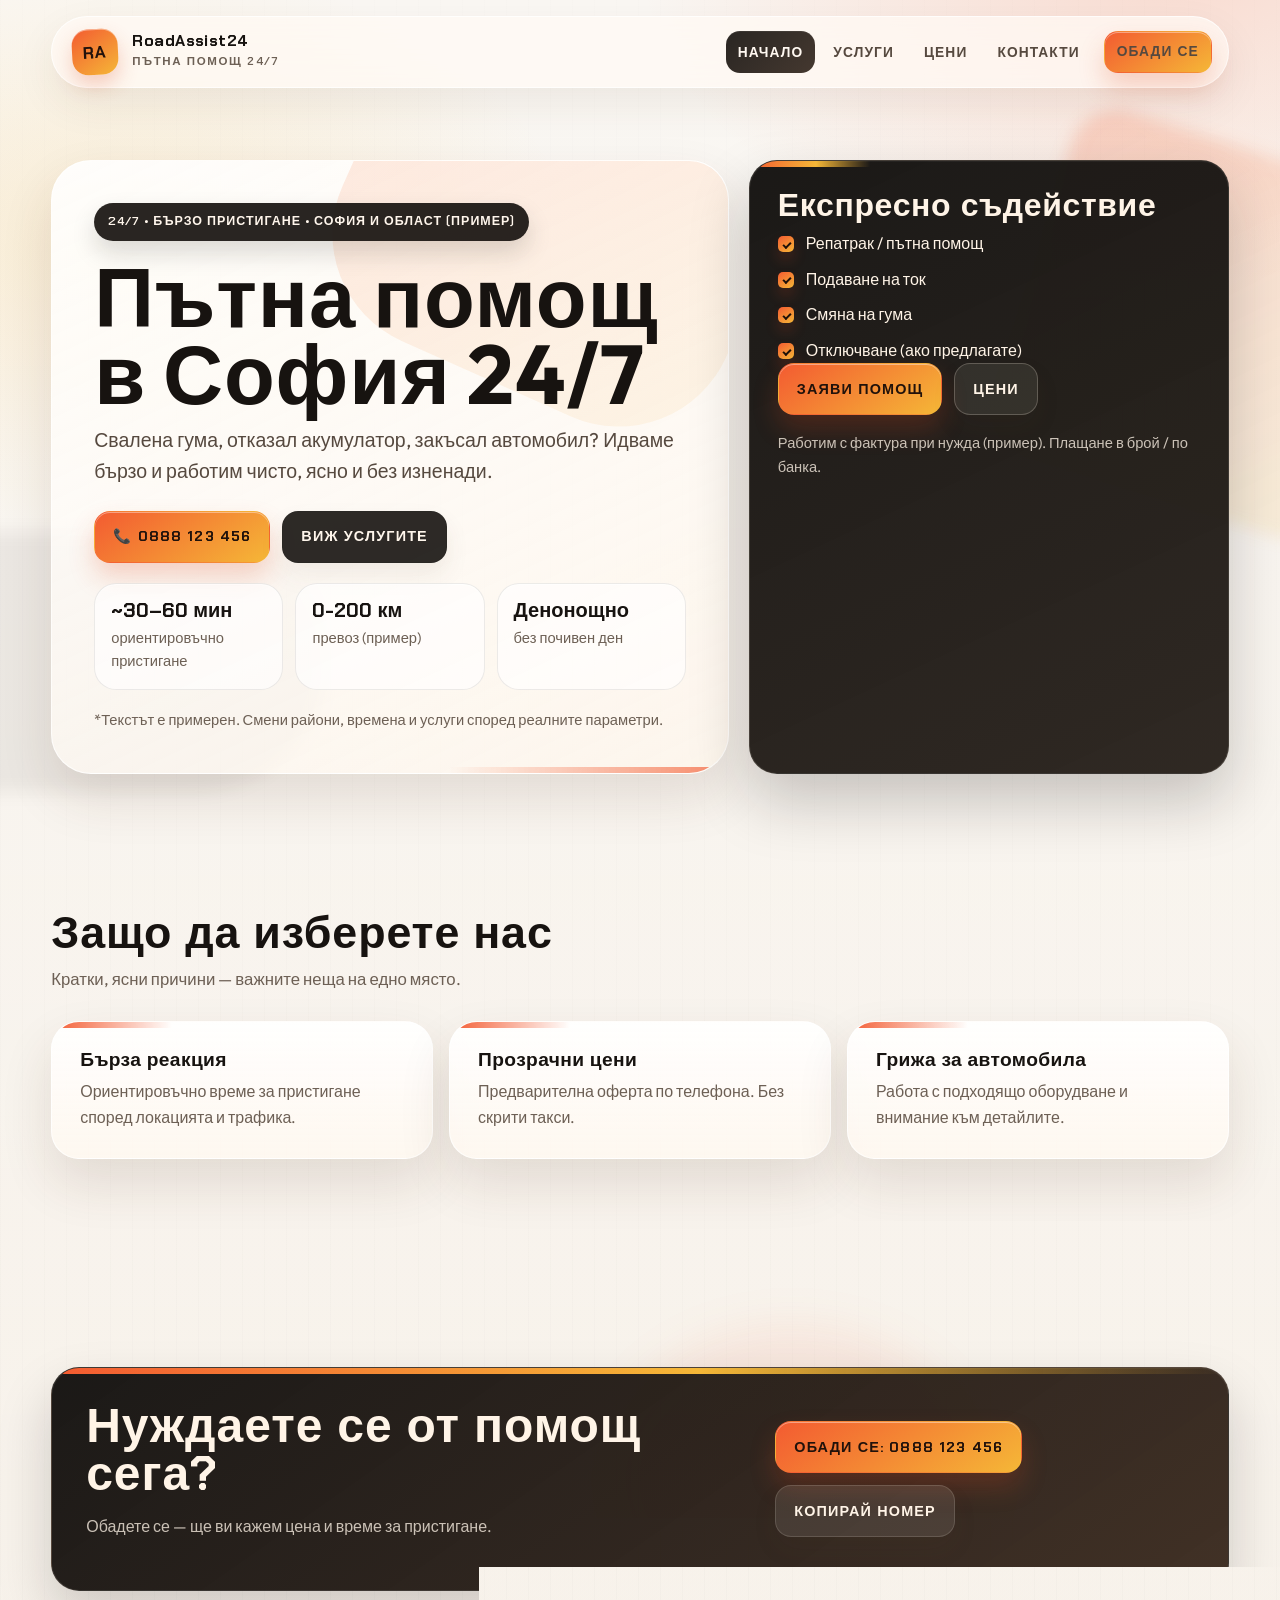
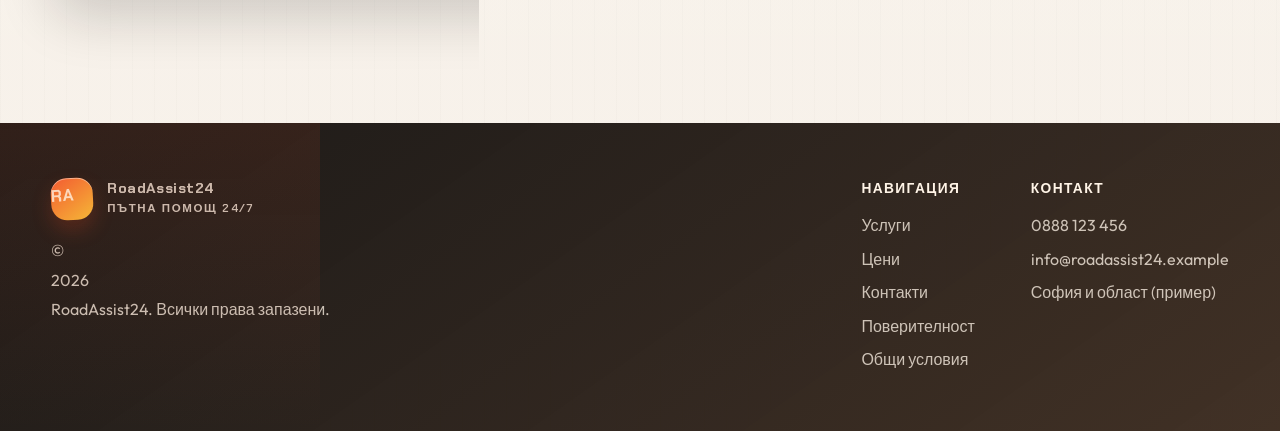
==== commit 6b1513c8: "legal pages" ====
--- a/index.html
+++ b/index.html
@@ -204,6 +204,8 @@
             <a href="services.html">Услуги</a>
             <a href="prices.html">Цени</a>
             <a href="contact.html">Контакти</a>
+            <a href="privacy.html">Поверителност</a>
+            <a href="terms.html">Общи условия</a>
           </div>
           <div>
             <h4>Контакт</h4>
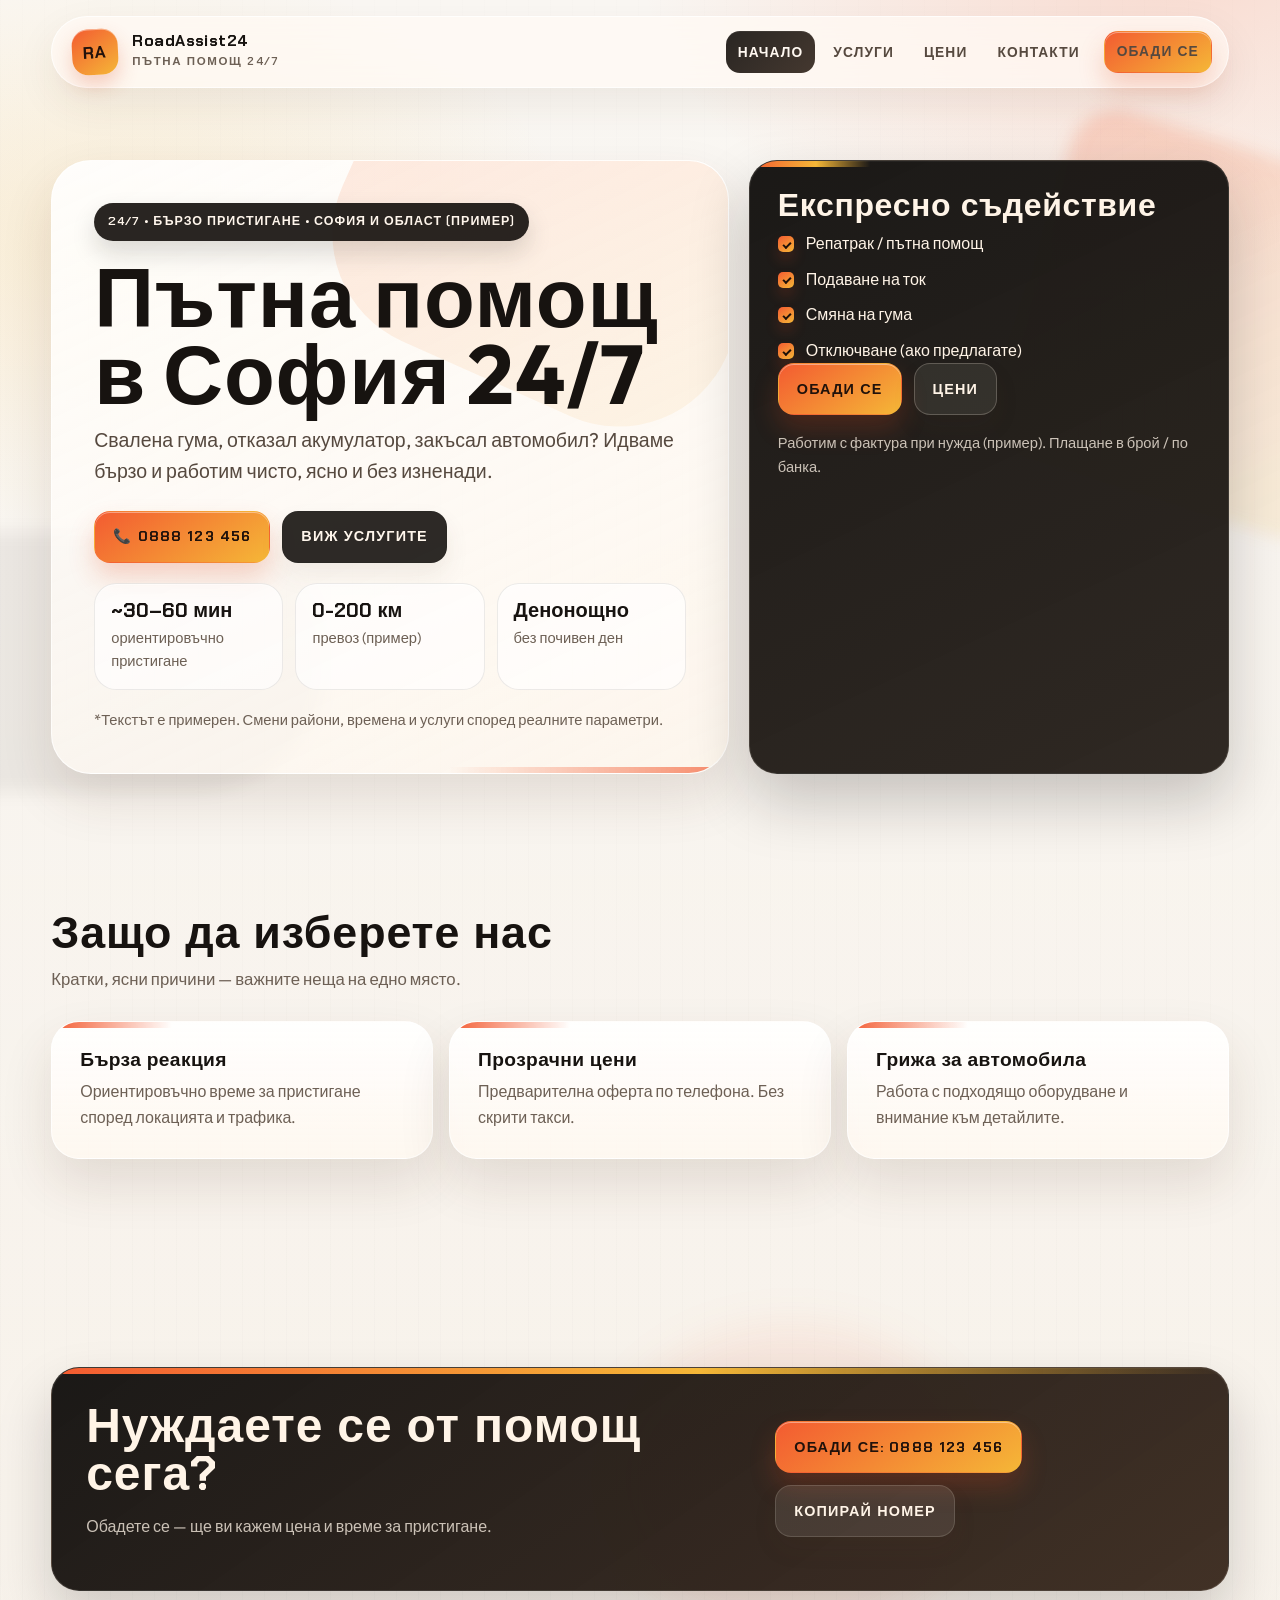
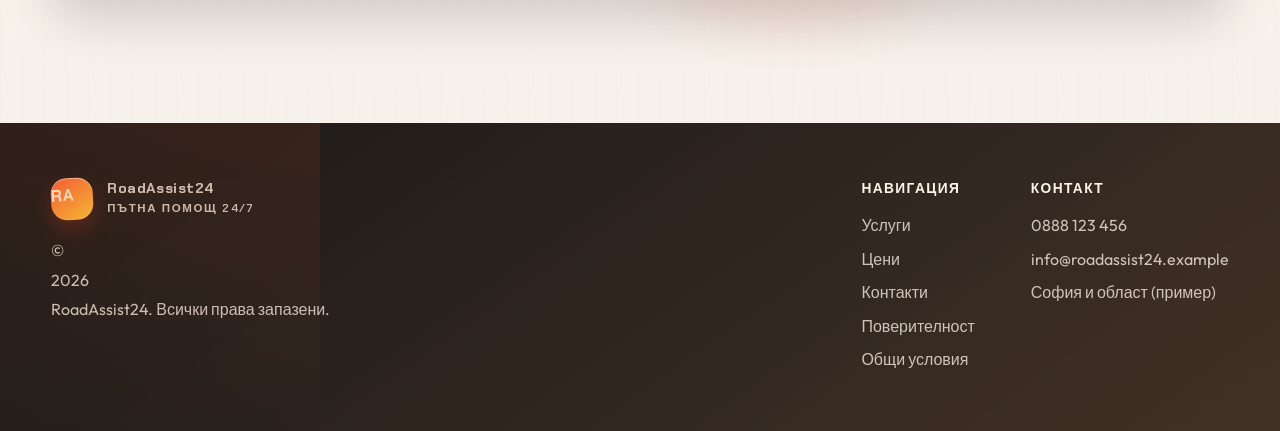
==== commit c64575c0: "remove contact form" ====
--- a/index.html
+++ b/index.html
@@ -124,7 +124,7 @@
                 <li>Отключване (ако предлагате)</li>
               </ul>
               <div class="card-actions">
-                <a class="btn btn-primary" href="contact.html">Заяви помощ</a>
+                <a class="btn btn-primary" href="tel:[Телефон]">Обади се</a>
                 <a class="btn btn-outline" href="prices.html">Цени</a>
               </div>
               <div class="mini">
--- a/assets/css/styles.css
+++ b/assets/css/styles.css
@@ -134,9 +134,7 @@
   text-decoration: none;
 }
 
-button,
-input,
-textarea {
+button {
   font: inherit;
 }
 
@@ -213,8 +211,7 @@
 .page-hero h1,
 .price,
 .footer h4,
-.contact-item .label,
-.form label {
+.contact-item .label {
   font-family: "Chakra Petch", sans-serif;
 }
 
@@ -359,9 +356,7 @@
 
 .btn:focus-visible,
 .nav a:focus-visible,
-.nav-toggle:focus-visible,
-input:focus-visible,
-textarea:focus-visible {
+.nav-toggle:focus-visible {
   outline: none;
   box-shadow:
     0 0 0 4px rgba(243, 91, 49, 0.14),
@@ -500,8 +495,7 @@
 .hero-actions,
 .card-actions,
 .cta-actions,
-.disclaimer-actions,
-.form-actions {
+.disclaimer-actions {
   display: flex;
   flex-wrap: wrap;
   gap: 12px;
@@ -824,8 +818,7 @@
   background: rgba(255, 255, 255, 0.56);
 }
 
-.contact-item .label,
-.form label {
+.contact-item .label {
   display: block;
   margin-bottom: 8px;
   font-size: 0.78rem;
@@ -856,56 +849,6 @@
 
 .card-inner {
   margin-top: 16px;
-}
-
-.form {
-  display: grid;
-  gap: 14px;
-  margin-top: 12px;
-}
-
-.form label {
-  margin-bottom: 0;
-}
-
-input,
-textarea {
-  width: 100%;
-  padding: 14px 16px;
-  border: 1px solid rgba(23, 19, 16, 0.12);
-  border-radius: 16px;
-  background: rgba(255, 255, 255, 0.84);
-  color: var(--ink);
-  font-size: 1rem;
-  line-height: 1.5;
-  box-shadow: inset 0 1px 0 rgba(255, 255, 255, 0.55);
-  transition:
-    border-color 180ms ease,
-    box-shadow 180ms ease,
-    background-color 180ms ease;
-}
-
-input::placeholder,
-textarea::placeholder {
-  color: rgba(109, 96, 85, 0.8);
-}
-
-input:focus,
-textarea:focus {
-  border-color: rgba(243, 91, 49, 0.45);
-  background: rgba(255, 255, 255, 0.94);
-}
-
-textarea {
-  resize: vertical;
-  min-height: 140px;
-}
-
-.form-note {
-  margin: 0;
-  min-height: 24px;
-  color: var(--muted);
-  font-size: 0.94rem;
 }
 
 .info-strip {
@@ -1156,16 +1099,14 @@
   .hero-actions,
   .card-actions,
   .cta-actions,
-  .disclaimer-actions,
-  .form-actions {
+  .disclaimer-actions {
     flex-direction: column;
   }
 
   .hero-actions .btn,
   .card-actions .btn,
   .cta-actions .btn,
-  .disclaimer-actions .btn,
-  .form-actions .btn {
+  .disclaimer-actions .btn {
     width: 100%;
   }
 
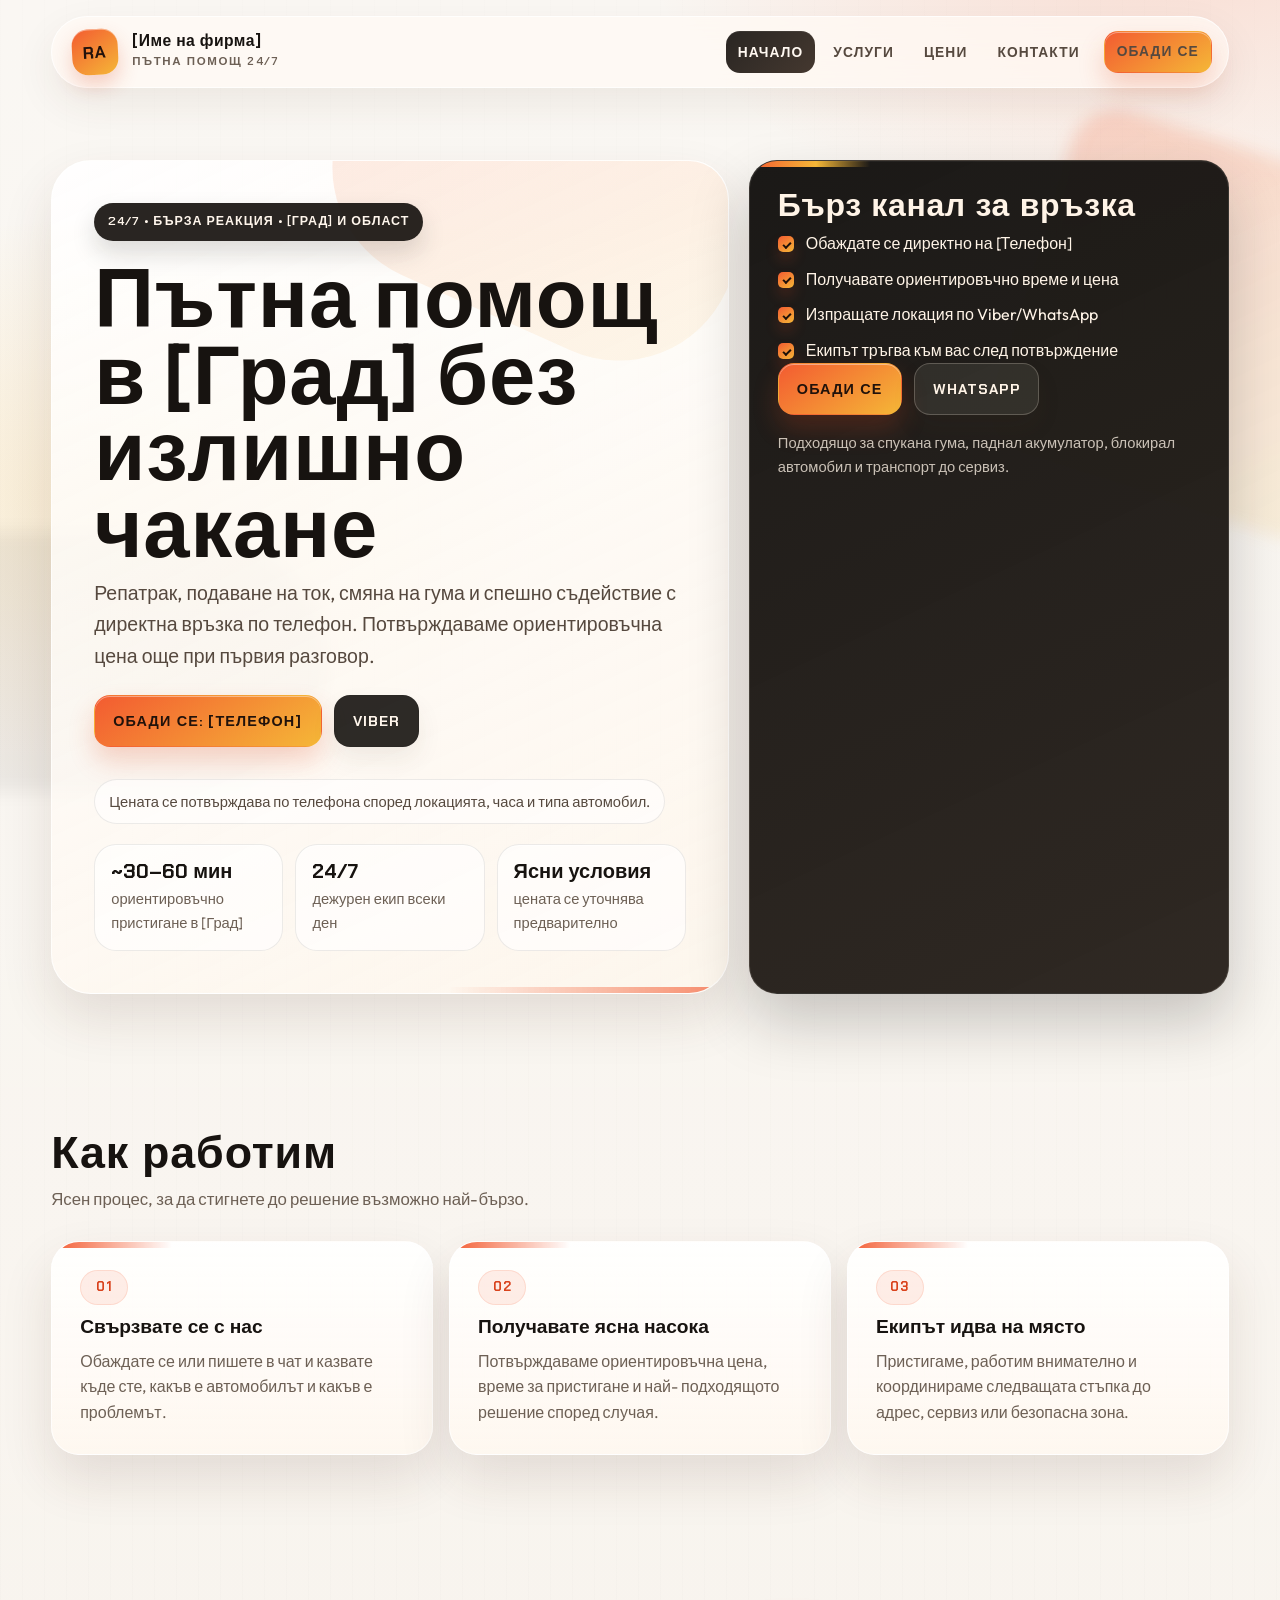
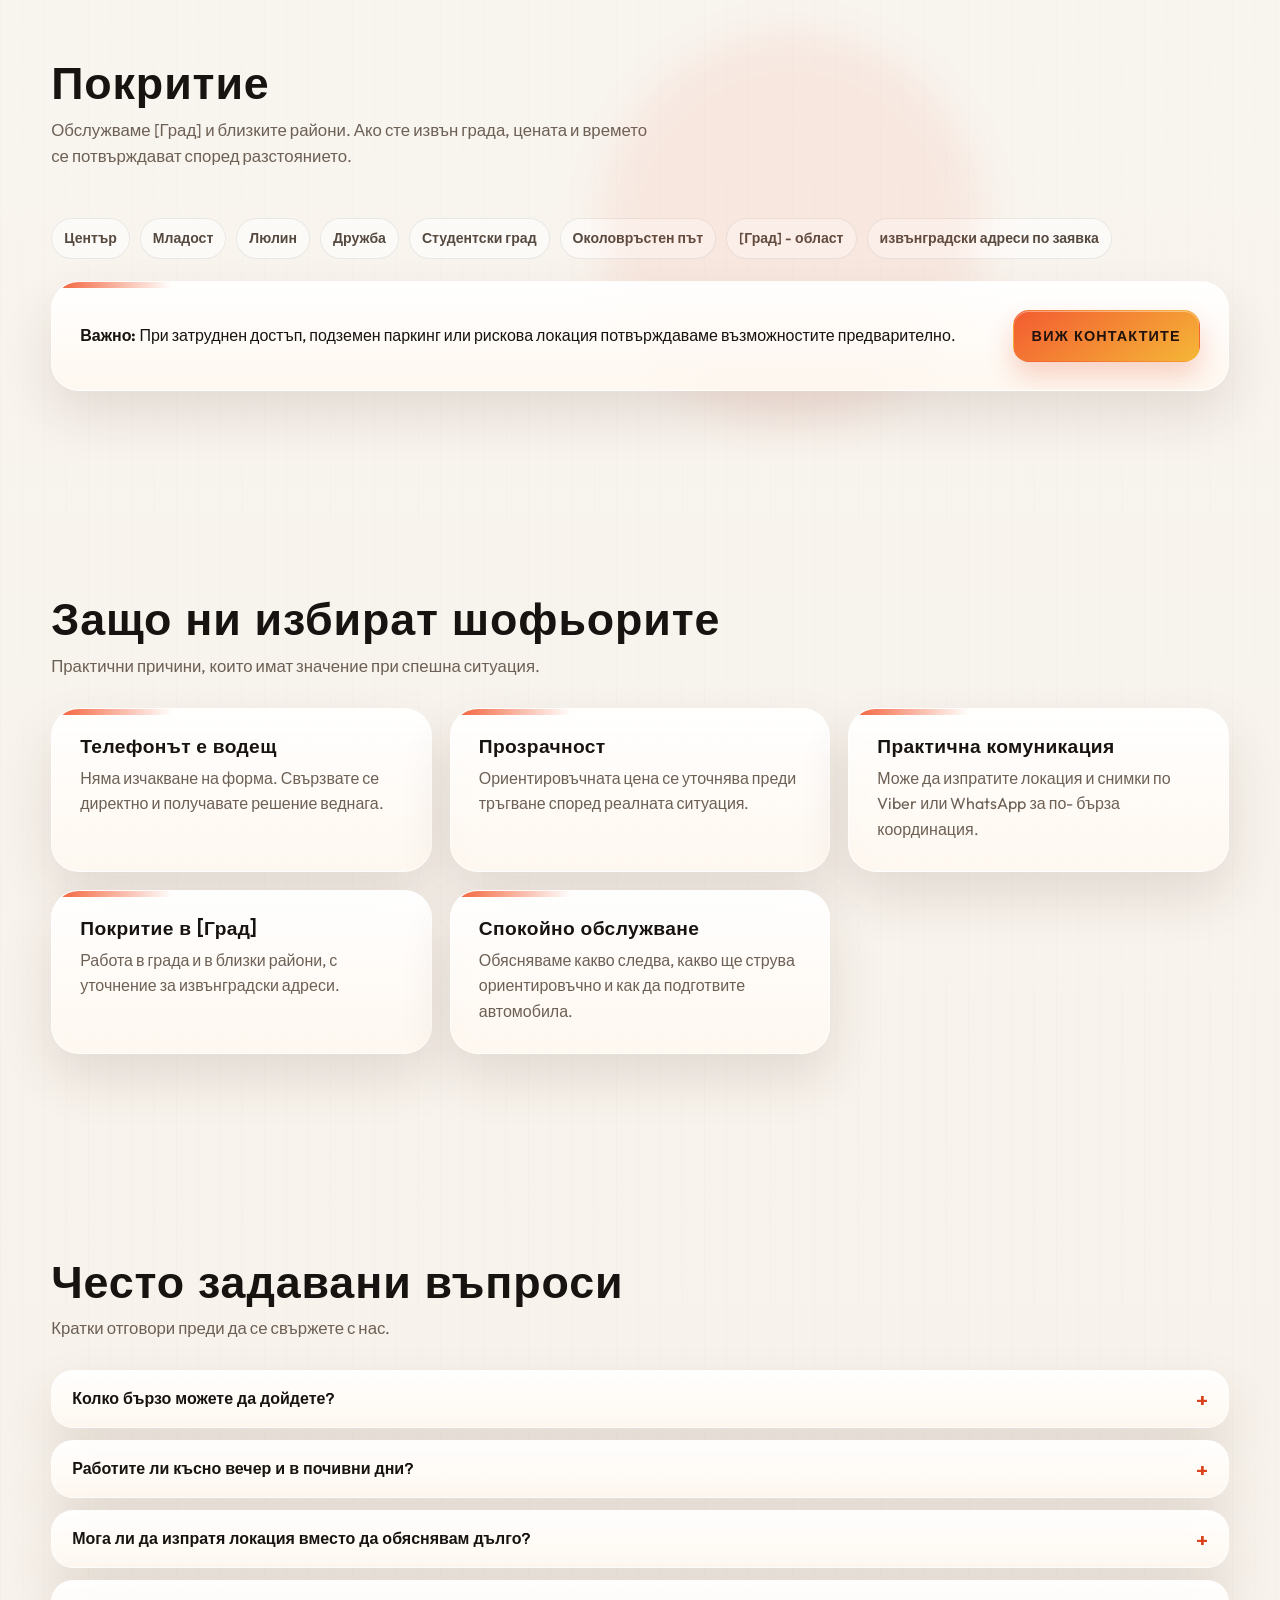
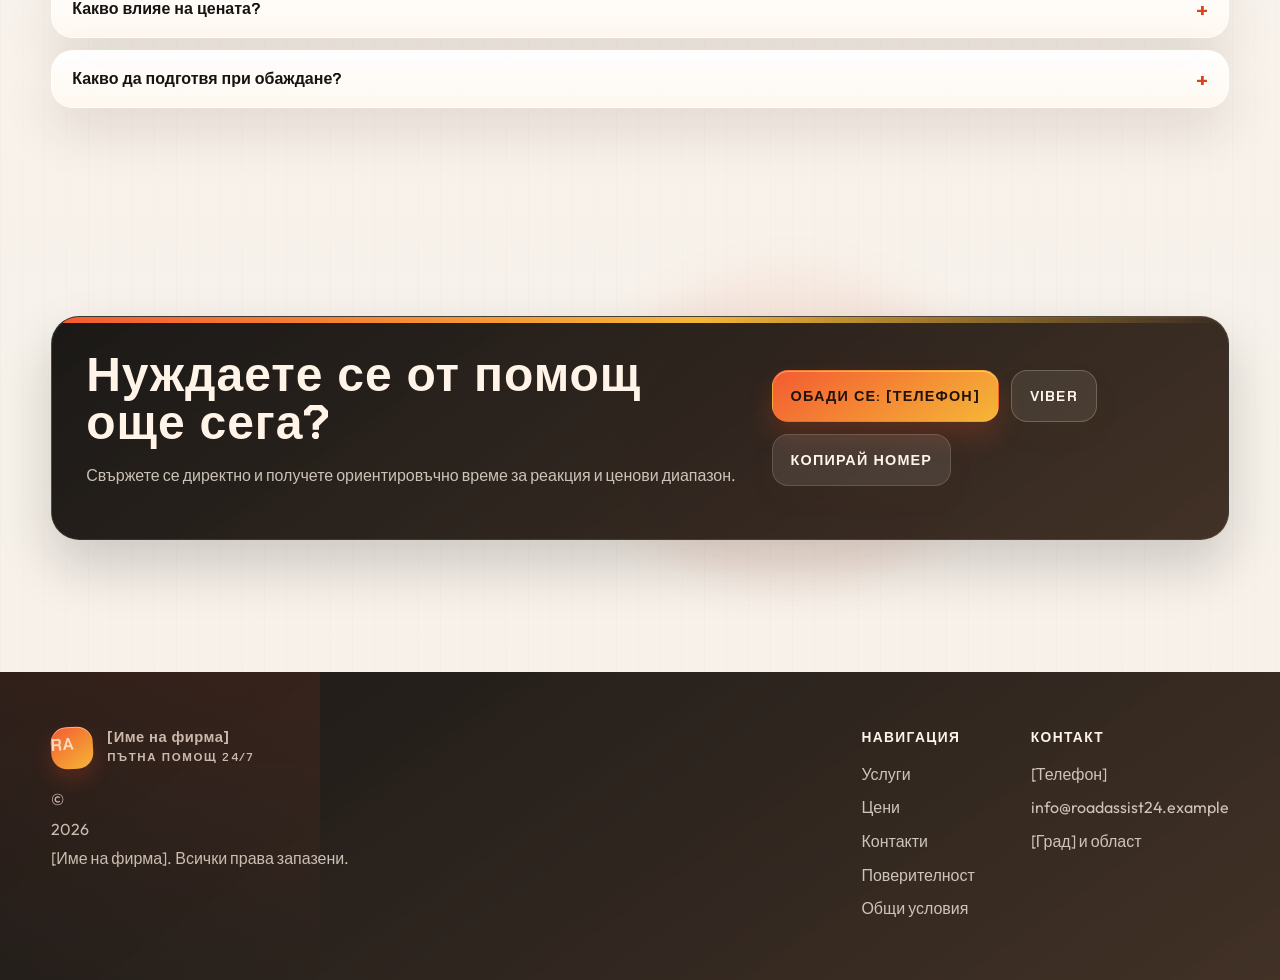
==== commit 422b4cd7: "static conversion/credibility" ====
--- a/index.html
+++ b/index.html
@@ -3,19 +3,22 @@
   <head>
     <meta charset="utf-8" />
     <meta name="viewport" content="width=device-width, initial-scale=1" />
-    <title>Пътна помощ София 24/7 | RoadAssist24</title>
+    <title>Пътна помощ [Град] 24/7 | [Име на фирма]</title>
     <meta
       name="description"
-      content="Пътна помощ в София 24/7 с бърза реакция. Репатрак, подаване на ток, смяна на гума и аварийно съдействие в София и района."
+      content="Пътна помощ в [Град] 24/7 с бърза реакция, ясни цени и директна връзка на [Телефон]. Репатрак, ток, гума и аварийно съдействие."
     />
     <link
       rel="canonical"
       href="https://aleksandarmilev.github.io/road-assist/index.html"
     />
-    <meta property="og:title" content="Пътна помощ София 24/7 | RoadAssist24" />
+    <meta
+      property="og:title"
+      content="Пътна помощ [Град] 24/7 | [Име на фирма]"
+    />
     <meta
       property="og:description"
-      content="Пътна помощ в София 24/7 с бърза реакция. Репатрак, подаване на ток, смяна на гума и аварийно съдействие в София и района."
+      content="Пътна помощ в [Град] 24/7 с бърза реакция, ясни цени и директна връзка на [Телефон]. Репатрак, ток, гума и аварийно съдействие."
     />
     <meta
       property="og:url"
@@ -23,21 +26,74 @@
     />
     <meta property="og:type" content="website" />
     <meta name="twitter:card" content="summary" />
-    <meta name="twitter:title" content="Пътна помощ София 24/7 | RoadAssist24" />
+    <meta
+      name="twitter:title"
+      content="Пътна помощ [Град] 24/7 | [Име на фирма]"
+    />
     <meta
       name="twitter:description"
-      content="Пътна помощ в София 24/7 с бърза реакция. Репатрак, подаване на ток, смяна на гума и аварийно съдействие в София и района."
-    />
+      content="Пътна помощ в [Град] 24/7 с бърза реакция, ясни цени и директна връзка на [Телефон]. Репатрак, ток, гума и аварийно съдействие."
+    />
+    <meta name="theme-color" content="#f35b31" />
+    <link rel="manifest" href="manifest.webmanifest" />
     <link rel="stylesheet" href="assets/css/styles.css" />
     <script type="application/ld+json">
       {
         "@context": "https://schema.org",
         "@type": "LocalBusiness",
-        "name": "RoadAssist24",
-        "telephone": "+359888123456",
-        "areaServed": ["Sofia", "Sofia Province"],
+        "name": "[Име на фирма]",
+        "telephone": "[Телефон]",
+        "areaServed": ["[Град]", "[Град] и област", "квартали по заявка"],
         "openingHours": "Mo-Su 00:00-23:59",
         "url": "https://aleksandarmilev.github.io/road-assist/index.html"
+      }
+    </script>
+    <script type="application/ld+json">
+      {
+        "@context": "https://schema.org",
+        "@type": "FAQPage",
+        "mainEntity": [
+          {
+            "@type": "Question",
+            "name": "Колко бързо пристигате?",
+            "acceptedAnswer": {
+              "@type": "Answer",
+              "text": "Ориентировъчното време за пристигане в [Град] зависи от трафика, натоварването и точната локация, но потвърждаваме прогнозата по телефона веднага."
+            }
+          },
+          {
+            "@type": "Question",
+            "name": "Работите ли през нощта и уикендите?",
+            "acceptedAnswer": {
+              "@type": "Answer",
+              "text": "Да, услугата е организирана 24/7 с дежурен екип според наличността и безопасните условия за достъп."
+            }
+          },
+          {
+            "@type": "Question",
+            "name": "Как се определя крайната цена?",
+            "acceptedAnswer": {
+              "@type": "Answer",
+              "text": "Крайната цена зависи от района, часа, типа автомобил, конкретния проблем и дали се налага превоз извън [Град]."
+            }
+          },
+          {
+            "@type": "Question",
+            "name": "Мога ли да изпратя локация по Viber или WhatsApp?",
+            "acceptedAnswer": {
+              "@type": "Answer",
+              "text": "Да, за по-бърза координация може да изпратите локация, снимка и кратко описание през Viber или WhatsApp."
+            }
+          },
+          {
+            "@type": "Question",
+            "name": "Каква информация е нужна при обаждане?",
+            "acceptedAnswer": {
+              "@type": "Answer",
+              "text": "Подгответе квартал или адрес, модел на автомобила, вида на проблема и дали автомобилът може да се движи."
+            }
+          }
+        ]
       }
     </script>
   </head>
@@ -47,7 +103,7 @@
         <a class="brand" href="index.html" aria-label="Начало">
           <span class="brand-mark">RA</span>
           <span class="brand-text">
-            <strong>RoadAssist24</strong>
+            <strong>[Име на фирма]</strong>
             <small>Пътна помощ 24/7</small>
           </span>
         </a>
@@ -66,7 +122,7 @@
           <a href="services.html" data-navlink>Услуги</a>
           <a href="prices.html" data-navlink>Цени</a>
           <a href="contact.html" data-navlink>Контакти</a>
-          <a class="btn btn-primary btn-sm nav-cta" href="tel:+359888123456"
+          <a class="btn btn-primary btn-sm nav-cta" href="tel:[Телефон]"
             >Обади се</a
           >
         </nav>
@@ -78,57 +134,59 @@
         <div class="container hero-grid">
           <div class="hero-copy">
             <div class="badge">
-              24/7 • Бързо пристигане • София и област (пример)
-            </div>
-            <h1>Пътна помощ в София 24/7</h1>
+              24/7 • Бърза реакция • [Град] и област
+            </div>
+            <h1>Пътна помощ в [Град] без излишно чакане</h1>
             <p class="lead">
-              Свалена гума, отказал акумулатор, закъсал автомобил? Идваме бързо
-              и работим чисто, ясно и без изненади.
+              Репатрак, подаване на ток, смяна на гума и спешно съдействие с
+              директна връзка по телефон. Потвърждаваме ориентировъчна цена още
+              при първия разговор.
             </p>
 
             <div class="hero-actions">
-              <a class="btn btn-primary" href="tel:+359888123456"
-                >📞 0888 123 456</a
-              >
-              <a class="btn btn-ghost" href="services.html">Виж услугите</a>
+              <a class="btn btn-primary" href="tel:[Телефон]"
+                >Обади се: [Телефон]</a
+              >
+              <a class="btn btn-ghost" href="[VIBER_LINK]">Viber</a>
+            </div>
+
+            <div class="price-note">
+              Цената се потвърждава по телефона според локацията, часа и типа
+              автомобил.
             </div>
 
             <div class="hero-meta">
               <div class="meta-item">
                 <strong>~30–60 мин</strong>
-                <span>ориентировъчно пристигане</span>
+                <span>ориентировъчно пристигане в [Град]</span>
               </div>
               <div class="meta-item">
-                <strong>0-200 км</strong>
-                <span>превоз (пример)</span>
+                <strong>24/7</strong>
+                <span>дежурен екип всеки ден</span>
               </div>
               <div class="meta-item">
-                <strong>Денонощно</strong>
-                <span>без почивен ден</span>
-              </div>
-            </div>
-
-            <div class="note">
-              *Текстът е примерен. Смени райони, времена и услуги според
-              реалните параметри.
+                <strong>Ясни условия</strong>
+                <span>цената се уточнява предварително</span>
+              </div>
             </div>
           </div>
 
           <div class="hero-card">
             <div class="card">
-              <h2>Експресно съдействие</h2>
+              <h2>Бърз канал за връзка</h2>
               <ul class="checklist">
-                <li>Репатрак / пътна помощ</li>
-                <li>Подаване на ток</li>
-                <li>Смяна на гума</li>
-                <li>Отключване (ако предлагате)</li>
+                <li>Обаждате се директно на [Телефон]</li>
+                <li>Получавате ориентировъчно време и цена</li>
+                <li>Изпращате локация по Viber/WhatsApp</li>
+                <li>Екипът тръгва към вас след потвърждение</li>
               </ul>
               <div class="card-actions">
                 <a class="btn btn-primary" href="tel:[Телефон]">Обади се</a>
-                <a class="btn btn-outline" href="prices.html">Цени</a>
+                <a class="btn btn-outline" href="[WHATSAPP_LINK]">WhatsApp</a>
               </div>
               <div class="mini">
-                Работим с фактура при нужда (пример). Плащане в брой / по банка.
+                Подходящо за спукана гума, паднал акумулатор, блокирал автомобил
+                и транспорт до сервиз.
               </div>
             </div>
           </div>
@@ -138,25 +196,251 @@
       <section class="section">
         <div class="container">
           <div class="section-head">
-            <h2>Защо да изберете нас</h2>
-            <p>Кратки, ясни причини — важните неща на едно място.</p>
-          </div>
-
-          <div class="grid-3">
+            <h2>Как работим</h2>
+            <p>Ясен процес, за да стигнете до решение възможно най-бързо.</p>
+          </div>
+
+          <div class="step-grid">
+            <article class="card step-card">
+              <span class="step-number">01</span>
+              <h3>Свързвате се с нас</h3>
+              <p>
+                Обаждате се или пишете в чат и казвате къде сте, какъв е
+                автомобилът и какъв е проблемът.
+              </p>
+            </article>
+            <article class="card step-card">
+              <span class="step-number">02</span>
+              <h3>Получавате ясна насока</h3>
+              <p>
+                Потвърждаваме ориентировъчна цена, време за пристигане и най-
+                подходящото решение според случая.
+              </p>
+            </article>
+            <article class="card step-card">
+              <span class="step-number">03</span>
+              <h3>Екипът идва на място</h3>
+              <p>
+                Пристигаме, работим внимателно и координираме следващата стъпка
+                до адрес, сервиз или безопасна зона.
+              </p>
+            </article>
+          </div>
+        </div>
+      </section>
+
+      <section class="section section-soft">
+        <div class="container">
+          <div class="coverage-shell">
+            <div class="section-head">
+              <h2>Покритие</h2>
+              <p>
+                Обслужваме [Град] и близките райони. Ако сте извън града, цената
+                и времето се потвърждават според разстоянието.
+              </p>
+            </div>
+
+            <div class="coverage-list">
+              <span class="coverage-chip">Център</span>
+              <span class="coverage-chip">Младост</span>
+              <span class="coverage-chip">Люлин</span>
+              <span class="coverage-chip">Дружба</span>
+              <span class="coverage-chip">Студентски град</span>
+              <span class="coverage-chip">Околовръстен път</span>
+              <span class="coverage-chip">[Град] - област</span>
+              <span class="coverage-chip">извънградски адреси по заявка</span>
+            </div>
+
+            <div class="info-strip coverage-note">
+              <div>
+                <strong>Важно:</strong> При затруднен достъп, подземен паркинг
+                или рискова локация потвърждаваме възможностите предварително.
+              </div>
+              <a class="btn btn-primary" href="contact.html">Виж контактите</a>
+            </div>
+          </div>
+        </div>
+      </section>
+
+      <section class="section">
+        <div class="container">
+          <div class="section-head">
+            <h2>Защо ни избират шофьорите</h2>
+            <p>Практични причини, които имат значение при спешна ситуация.</p>
+          </div>
+
+          <div class="grid-3 trust-grid">
             <article class="feature">
-              <h3>Бърза реакция</h3>
-              <p>
-                Ориентировъчно време за пристигане според локацията и трафика.
+              <h3>Телефонът е водещ</h3>
+              <p>
+                Няма изчакване на форма. Свързвате се директно и получавате
+                решение веднага.
               </p>
             </article>
             <article class="feature">
-              <h3>Прозрачни цени</h3>
-              <p>Предварителна оферта по телефона. Без скрити такси.</p>
+              <h3>Прозрачност</h3>
+              <p>
+                Ориентировъчната цена се уточнява преди тръгване според
+                реалната ситуация.
+              </p>
             </article>
             <article class="feature">
-              <h3>Грижа за автомобила</h3>
-              <p>Работа с подходящо оборудване и внимание към детайлите.</p>
-            </article>
+              <h3>Практична комуникация</h3>
+              <p>
+                Може да изпратите локация и снимки по Viber или WhatsApp за по-
+                бърза координация.
+              </p>
+            </article>
+            <article class="feature">
+              <h3>Покритие в [Град]</h3>
+              <p>
+                Работа в града и в близки райони, с уточнение за извънградски
+                адреси.
+              </p>
+            </article>
+            <article class="feature">
+              <h3>Спокойно обслужване</h3>
+              <p>
+                Обясняваме какво следва, какво ще струва ориентировъчно и как
+                да подготвите автомобила.
+              </p>
+            </article>
+          </div>
+        </div>
+      </section>
+
+      <section class="section">
+        <div class="container">
+          <div class="section-head">
+            <h2>Често задавани въпроси</h2>
+            <p>Кратки отговори преди да се свържете с нас.</p>
+          </div>
+
+          <div class="faq-list" data-faq>
+            <div class="faq-item">
+              <button
+                class="faq-trigger"
+                type="button"
+                data-faq-trigger
+                id="faq-trigger-1"
+                aria-expanded="false"
+                aria-controls="faq-panel-1"
+              >
+                Колко бързо можете да дойдете?
+              </button>
+              <div
+                class="faq-panel"
+                id="faq-panel-1"
+                role="region"
+                aria-labelledby="faq-trigger-1"
+                hidden
+              >
+                <p>
+                  Даваме ориентировъчно време веднага по телефона според адреса,
+                  трафика и текущата натовареност на екипа.
+                </p>
+              </div>
+            </div>
+
+            <div class="faq-item">
+              <button
+                class="faq-trigger"
+                type="button"
+                data-faq-trigger
+                id="faq-trigger-2"
+                aria-expanded="false"
+                aria-controls="faq-panel-2"
+              >
+                Работите ли късно вечер и в почивни дни?
+              </button>
+              <div
+                class="faq-panel"
+                id="faq-panel-2"
+                role="region"
+                aria-labelledby="faq-trigger-2"
+                hidden
+              >
+                <p>
+                  Да, услугата е организирана 24/7, като потвърждаваме наличен
+                  екип според локацията и условията за достъп.
+                </p>
+              </div>
+            </div>
+
+            <div class="faq-item">
+              <button
+                class="faq-trigger"
+                type="button"
+                data-faq-trigger
+                id="faq-trigger-3"
+                aria-expanded="false"
+                aria-controls="faq-panel-3"
+              >
+                Мога ли да изпратя локация вместо да обяснявам дълго?
+              </button>
+              <div
+                class="faq-panel"
+                id="faq-panel-3"
+                role="region"
+                aria-labelledby="faq-trigger-3"
+                hidden
+              >
+                <p>
+                  Да, изпратете локация, снимка или кратък текст през Viber или
+                  WhatsApp и ще преценим най-бързия вариант.
+                </p>
+              </div>
+            </div>
+
+            <div class="faq-item">
+              <button
+                class="faq-trigger"
+                type="button"
+                data-faq-trigger
+                id="faq-trigger-4"
+                aria-expanded="false"
+                aria-controls="faq-panel-4"
+              >
+                Какво влияе на цената?
+              </button>
+              <div
+                class="faq-panel"
+                id="faq-panel-4"
+                role="region"
+                aria-labelledby="faq-trigger-4"
+                hidden
+              >
+                <p>
+                  Разстоянието, часът, достъпът до автомобила, видът на
+                  повредата и дали е нужен превоз извън [Град].
+                </p>
+              </div>
+            </div>
+
+            <div class="faq-item">
+              <button
+                class="faq-trigger"
+                type="button"
+                data-faq-trigger
+                id="faq-trigger-5"
+                aria-expanded="false"
+                aria-controls="faq-panel-5"
+              >
+                Какво да подготвя при обаждане?
+              </button>
+              <div
+                class="faq-panel"
+                id="faq-panel-5"
+                role="region"
+                aria-labelledby="faq-trigger-5"
+                hidden
+              >
+                <p>
+                  Кажете точен район, модел на автомобила, дали може да се
+                  движи и какъв е проблемът в едно-две изречения.
+                </p>
+              </div>
+            </div>
           </div>
         </div>
       </section>
@@ -164,18 +448,18 @@
       <section class="section section-soft">
         <div class="container cta">
           <div>
-            <h2>Нуждаете се от помощ сега?</h2>
-            <p>Обадете се — ще ви кажем цена и време за пристигане.</p>
+            <h2>Нуждаете се от помощ още сега?</h2>
+            <p>
+              Свържете се директно и получете ориентировъчно време за реакция и
+              ценови диапазон.
+            </p>
           </div>
           <div class="cta-actions">
-            <a class="btn btn-primary" href="tel:+359888123456"
-              >Обади се: 0888 123 456</a
+            <a class="btn btn-primary" href="tel:[Телефон]"
+              >Обади се: [Телефон]</a
             >
-            <button
-              class="btn btn-ghost"
-              data-copy-phone
-              data-phone="+359888123456"
-            >
+            <a class="btn btn-outline" href="[VIBER_LINK]">Viber</a>
+            <button class="btn btn-ghost" data-copy-phone data-phone="[Телефон]">
               Копирай номер
             </button>
           </div>
@@ -189,12 +473,12 @@
           <div class="brand small">
             <span class="brand-mark">RA</span>
             <span class="brand-text">
-              <strong>RoadAssist24</strong>
+              <strong>[Име на фирма]</strong>
               <small>Пътна помощ 24/7</small>
             </span>
           </div>
           <p class="muted">
-            © <span data-year></span> RoadAssist24. Всички права запазени.
+            © <span data-year></span> [Име на фирма]. Всички права запазени.
           </p>
         </div>
 
@@ -209,15 +493,19 @@
           </div>
           <div>
             <h4>Контакт</h4>
-            <a href="tel:+359888123456">0888 123 456</a>
-            <a href="mailto:info@roadassist24.example"
-              >info@roadassist24.example</a
-            >
-            <span class="muted">София и област (пример)</span>
+            <a href="tel:[Телефон]">[Телефон]</a>
+            <a href="mailto:info@roadassist24.example">info@roadassist24.example</a>
+            <span class="muted">[Град] и област</span>
           </div>
         </div>
       </div>
     </footer>
+
+    <div class="mobile-callbar" aria-label="Бързи действия">
+      <a class="mobile-callbar-primary" href="tel:[Телефон]">Обади се</a>
+      <a class="mobile-callbar-link" href="[VIBER_LINK]">Viber</a>
+      <a class="mobile-callbar-link" href="[WHATSAPP_LINK]">WhatsApp</a>
+    </div>
 
     <script src="assets/js/main.js" defer></script>
   </body>
--- a/assets/css/styles.css
+++ b/assets/css/styles.css
@@ -1134,3 +1134,337 @@
     transition: none !important;
   }
 }
+
+.price-note {
+  margin-top: 14px;
+  display: inline-flex;
+  align-items: center;
+  gap: 10px;
+  padding: 10px 14px;
+  border-radius: 999px;
+  border: 1px solid rgba(23, 19, 16, 0.08);
+  background: rgba(255, 255, 255, 0.58);
+  color: var(--muted-strong);
+  font-size: 0.92rem;
+}
+
+.step-grid {
+  display: grid;
+  grid-template-columns: repeat(3, minmax(0, 1fr));
+  gap: 16px;
+}
+
+.step-card {
+  display: grid;
+  gap: 12px;
+  align-content: start;
+}
+
+.step-card h3 {
+  margin: 0;
+  font-family: "Chakra Petch", sans-serif;
+  font-size: 1.2rem;
+  line-height: 1.05;
+}
+
+.step-card p {
+  margin: 0;
+  color: var(--muted);
+}
+
+.step-number,
+.service-kicker {
+  display: inline-flex;
+  align-items: center;
+  justify-content: center;
+  width: fit-content;
+  min-width: 48px;
+  min-height: 34px;
+  padding: 6px 10px;
+  border-radius: 999px;
+  background: rgba(243, 91, 49, 0.1);
+  border: 1px solid rgba(243, 91, 49, 0.14);
+  color: var(--accent-strong);
+  font-family: "Chakra Petch", sans-serif;
+  font-size: 0.8rem;
+  font-weight: 700;
+  letter-spacing: 0.08em;
+}
+
+.coverage-shell {
+  display: grid;
+  gap: 20px;
+}
+
+.coverage-list,
+.disclaimer-points {
+  display: flex;
+  flex-wrap: wrap;
+  gap: 10px;
+}
+
+.coverage-chip {
+  display: inline-flex;
+  align-items: center;
+  min-height: 38px;
+  padding: 8px 12px;
+  border-radius: 999px;
+  border: 1px solid rgba(23, 19, 16, 0.08);
+  background: rgba(255, 255, 255, 0.58);
+  color: var(--muted-strong);
+  font-size: 0.88rem;
+  font-weight: 600;
+}
+
+.coverage-note {
+  margin-top: 2px;
+}
+
+.trust-grid {
+  gap: 18px;
+}
+
+.faq-list {
+  display: grid;
+  gap: 12px;
+}
+
+.faq-item {
+  border-radius: 22px;
+  border: 1px solid rgba(255, 255, 255, 0.72);
+  background:
+    linear-gradient(180deg, var(--paper-strong), rgba(255, 248, 240, 0.86));
+  box-shadow: var(--shadow-card);
+  overflow: hidden;
+}
+
+.faq-trigger {
+  width: 100%;
+  padding: 18px 20px;
+  border: 0;
+  background: transparent;
+  color: var(--ink);
+  text-align: left;
+  font-family: "Chakra Petch", sans-serif;
+  font-size: 1rem;
+  font-weight: 700;
+  line-height: 1.25;
+  position: relative;
+}
+
+.faq-trigger::after {
+  content: "+";
+  position: absolute;
+  right: 20px;
+  top: 50%;
+  transform: translateY(-50%);
+  font-size: 1.3rem;
+  color: var(--accent-strong);
+}
+
+.faq-trigger[aria-expanded="true"]::after {
+  content: "−";
+}
+
+.faq-panel {
+  padding: 0 20px 20px;
+}
+
+.faq-panel p {
+  margin: 0;
+  color: var(--muted);
+}
+
+.price-intro {
+  display: flex;
+  align-items: center;
+  justify-content: space-between;
+  gap: 14px;
+  flex-wrap: wrap;
+  margin-bottom: 18px;
+}
+
+.mini-strip {
+  margin-top: 18px;
+  padding: 14px 16px;
+  border-radius: 18px;
+  background: rgba(255, 255, 255, 0.54);
+  border: 1px solid rgba(23, 19, 16, 0.08);
+  color: var(--muted-strong);
+  font-size: 0.95rem;
+}
+
+.quick-points {
+  display: grid;
+  gap: 12px;
+  margin-top: 16px;
+}
+
+.map-actions {
+  margin-top: 16px;
+}
+
+.service-grid .service,
+.quick-actions {
+  align-content: start;
+}
+
+.mobile-callbar {
+  position: fixed;
+  left: 14px;
+  right: 14px;
+  bottom: 14px;
+  z-index: 90;
+  display: none;
+  grid-template-columns: 1.35fr 1fr 1fr;
+  gap: 10px;
+  padding: 10px;
+  border-radius: 22px;
+  border: 1px solid rgba(255, 255, 255, 0.75);
+  background: rgba(255, 250, 244, 0.92);
+  backdrop-filter: blur(18px);
+  box-shadow: 0 18px 38px rgba(23, 19, 16, 0.18);
+}
+
+.mobile-callbar a {
+  min-height: 50px;
+  border-radius: 16px;
+  display: inline-flex;
+  align-items: center;
+  justify-content: center;
+  font-family: "Chakra Petch", sans-serif;
+  font-size: 0.8rem;
+  font-weight: 700;
+  text-transform: uppercase;
+  letter-spacing: 0.08em;
+}
+
+.mobile-callbar-primary {
+  background:
+    linear-gradient(145deg, var(--accent) 0%, var(--accent-warm) 100%);
+  color: #21120b;
+  box-shadow:
+    inset 0 1px 0 rgba(255, 255, 255, 0.4),
+    0 12px 20px rgba(217, 67, 29, 0.22);
+}
+
+.mobile-callbar-link {
+  border: 1px solid rgba(23, 19, 16, 0.08);
+  background: rgba(255, 255, 255, 0.6);
+  color: var(--ink);
+}
+
+@media (max-width: 1024px) {
+  .step-grid {
+    grid-template-columns: 1fr;
+  }
+}
+
+@media (max-width: 860px) {
+  .price-intro {
+    align-items: stretch;
+  }
+}
+
+@media (max-width: 680px) {
+  body.has-callbar {
+    padding-bottom: 96px;
+  }
+
+  .mobile-callbar {
+    display: grid;
+  }
+
+  .price-intro {
+    flex-direction: column;
+    align-items: stretch;
+  }
+
+  .price-intro .btn {
+    width: 100%;
+  }
+}
+
+@media (prefers-color-scheme: dark) {
+  :root {
+    --bg: #141313;
+    --paper: rgba(31, 27, 24, 0.8);
+    --paper-strong: rgba(36, 31, 27, 0.92);
+    --ink: #f7eee5;
+    --ink-soft: #f4e9df;
+    --muted: #c8b9ab;
+    --muted-strong: #e2d4c6;
+    --line: rgba(255, 255, 255, 0.08);
+    --line-strong: rgba(255, 255, 255, 0.12);
+  }
+
+  body {
+    background:
+      radial-gradient(
+        900px 540px at 92% -2%,
+        rgba(243, 91, 49, 0.16),
+        transparent 60%
+      ),
+      radial-gradient(
+        760px 460px at 8% 12%,
+        rgba(245, 183, 55, 0.12),
+        transparent 62%
+      ),
+      linear-gradient(180deg, #151313 0%, #1d1815 100%);
+  }
+
+  body::after {
+    background: rgba(255, 255, 255, 0.03);
+  }
+
+  .header-inner,
+  .hero-copy,
+  .page-hero .container,
+  .card,
+  .feature,
+  .info-strip,
+  .faq-item,
+  .coverage-chip,
+  .mini-strip,
+  .contact-item,
+  .price-note,
+  .mobile-callbar,
+  .map-embed .map-placeholder {
+    border-color: rgba(255, 255, 255, 0.08);
+    background:
+      linear-gradient(180deg, rgba(33, 28, 24, 0.95), rgba(28, 24, 21, 0.9));
+    box-shadow: 0 22px 44px rgba(0, 0, 0, 0.26);
+  }
+
+  .nav a {
+    color: var(--muted);
+  }
+
+  .nav a:hover,
+  .nav a:focus-visible {
+    background: rgba(255, 255, 255, 0.06);
+    color: var(--ink);
+  }
+
+  .meta-item {
+    border-color: rgba(255, 255, 255, 0.08);
+    background: rgba(255, 255, 255, 0.04);
+    box-shadow: none;
+  }
+
+  .btn-outline,
+  .mobile-callbar-link {
+    border-color: rgba(255, 255, 255, 0.12);
+    background: rgba(255, 255, 255, 0.05);
+    color: var(--ink);
+  }
+
+  .faq-trigger {
+    color: var(--ink);
+  }
+
+  .footer {
+    background:
+      linear-gradient(145deg, rgba(14, 13, 13, 0.98), rgba(25, 21, 19, 0.95));
+  }
+}
